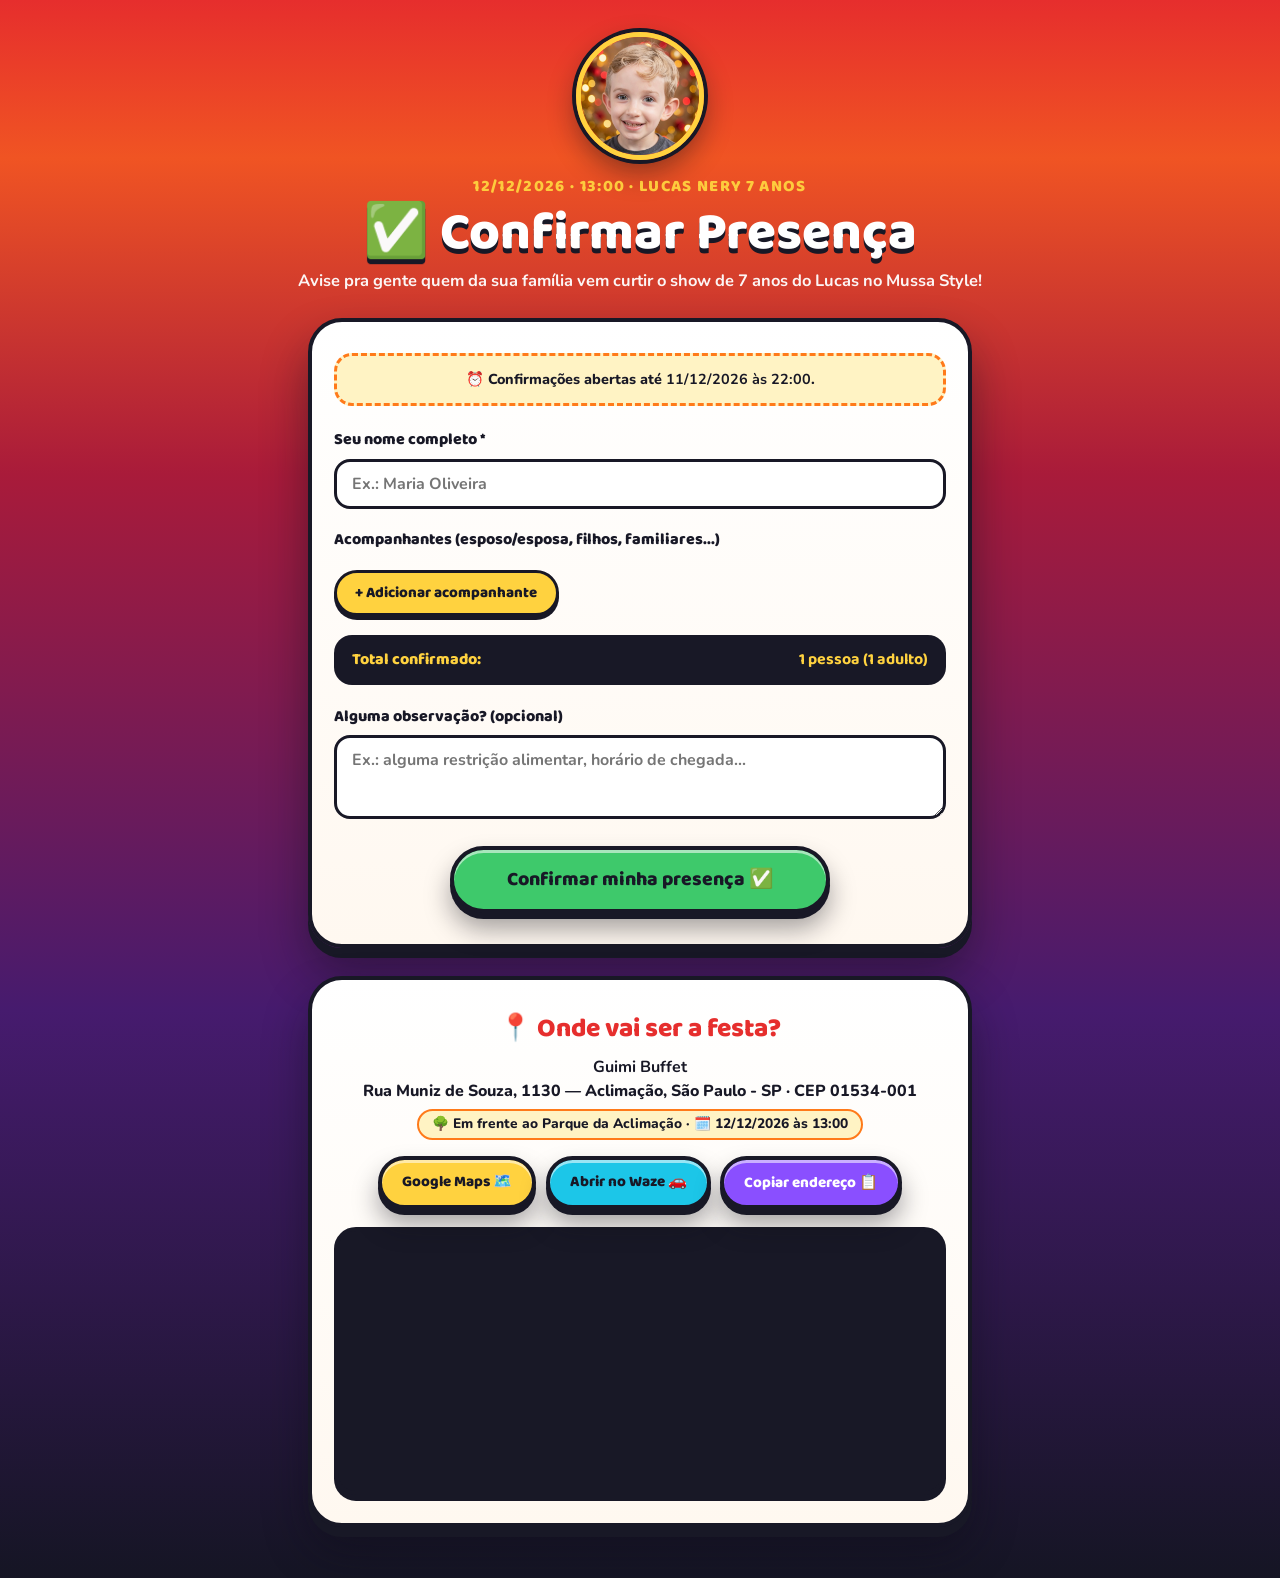
==== index.html @ 3035ceda "fix(tema): substituir 'Festa Boteco' por 'Mussa Style' e 'Show de Sabores'" ====
<!DOCTYPE html>
<html lang="pt-BR">
<head>
<meta charset="UTF-8">
<meta name="viewport" content="width=device-width, initial-scale=1.0">
<meta name="robots" content="noindex, nofollow, noarchive, nosnippet, noimageindex">
<meta name="theme-color" content="#140928">
<link rel="icon" href="favicon.ico" sizes="any">
<link rel="icon" href="favicon.svg" type="image/svg+xml">
<link rel="apple-touch-icon" href="apple-touch-icon.png">
<title>Lucas Nery faz 7! 🎤 Central da Festa — Tema Mussa</title>
<meta name="description" content="Central oficial da festa de 7 anos do Lucas Nery — 12/12/2026 às 13:00 no Guimi Buffet. Pano na cabeça, bonézinho pra trás, é o Mussa Style!">
<link rel="preconnect" href="https://fonts.googleapis.com">
<link rel="preconnect" href="https://fonts.gstatic.com" crossorigin>
<link href="https://fonts.googleapis.com/css2?family=Baloo+2:wght@600;700;800&family=Nunito:wght@400;700;800&display=swap" rel="stylesheet">
<link rel="stylesheet" href="css/tema-mussa.css">
<script>
if (Date.now() <= Date.parse('2026-12-11T22:00:00-03:00') && location.search.indexOf('festa=1') === -1 && location.search.indexOf('fotos') === -1) {
  location.replace('presenca.html');
}
</script>
<style>
body{
  min-height:100svh;
  background:#110822;
  color:var(--branco);
  overflow-x:hidden;
}
#palcoCanvas{
  position:fixed;inset:0;width:100%;height:100%;
  z-index:0;pointer-events:none;display:block;
}
.hub{
  position:relative;z-index:1;
  max-width:980px;margin:0 auto;
  padding:2.2rem 1.15rem 5.5rem;
  display:flex;flex-direction:column;align-items:center;
}
.hub-hero{
  text-align:center;
  display:flex;flex-direction:column;align-items:center;
  margin-bottom:2rem;
}
.avatar-wrap{
  position:relative;width:clamp(132px,34vw,172px);aspect-ratio:1;
  margin-bottom:1.05rem;
}
.avatar-wrap img{
  width:100%;height:100%;object-fit:cover;border-radius:50%;
  border:6px solid var(--ouro);
  box-shadow:0 0 0 5px var(--grafite), 0 0 38px rgba(255,210,63,.42), 0 18px 34px rgba(0,0,0,.55);
  animation:flutua 5s ease-in-out infinite;
}
@keyframes flutua{0%,100%{transform:translateY(0)}50%{transform:translateY(-8px)}}
.selo-idade{
  position:absolute;right:-10px;bottom:-6px;
  width:64px;height:64px;border-radius:50%;
  background:var(--vermelho);color:var(--ouro);
  border:4px solid var(--ouro);
  display:grid;place-items:center;text-align:center;
  font-family:var(--display);font-weight:800;font-size:.95rem;line-height:1;
  transform:rotate(10deg);
  box-shadow:0 5px 0 var(--grafite), 0 10px 20px rgba(0,0,0,.45);
}
.hub-eyebrow{
  display:inline-flex;align-items:center;gap:.4rem;
  font-family:var(--display);font-weight:800;font-size:clamp(.82rem,3vw,.98rem);
  background:var(--ouro);color:var(--grafite);
  border:3px solid var(--grafite);border-radius:99px;padding:.26rem 1.05rem;
  box-shadow:0 4px 0 var(--grafite);margin-bottom:.75rem;
}
.hub-hero h1{
  font-family:var(--display);font-weight:800;
  font-size:clamp(2.35rem,9.5vw,4.5rem);line-height:.96;
  color:var(--branco);
  text-shadow:0 .06em 0 var(--vermelho), 0 .13em 0 var(--grafite), 0 .22em 1.4rem rgba(0,0,0,.6);
}
.hub-hero h1 .sete{
  display:inline-block;color:var(--ouro);transform:rotate(7deg) scale(1.12);
}
.hub-meta{
  margin-top:.75rem;
  display:inline-flex;align-items:center;gap:.5rem;flex-wrap:wrap;justify-content:center;
  font-family:var(--display);font-weight:800;font-size:clamp(.88rem,3.3vw,1.02rem);
  background:rgba(21,21,36,.78);color:var(--creme);
  border:2.5px solid rgba(255,210,63,.65);border-radius:99px;padding:.34rem 1.15rem;
  backdrop-filter:blur(6px);
}
.hub-sub{
  margin-top:.7rem;font-weight:700;font-size:clamp(.95rem,3.6vw,1.1rem);
  max-width:44ch;opacity:.92;
}

/* Grade de Cards do Hub */
.hub-grade{
  width:100%;
  display:grid;
  grid-template-columns:1fr;
  gap:1.05rem;
}
@media (min-width:640px){
  .hub-grade{grid-template-columns:repeat(2,1fr);gap:1.2rem}
}
@media (min-width:920px){
  .hub-grade{grid-template-columns:repeat(3,1fr)}
}

.hub-card{
  --cor:var(--ouro);
  position:relative;
  display:flex;flex-direction:column;justify-content:space-between;gap:.65rem;
  text-decoration:none;color:var(--branco);
  background:linear-gradient(160deg, rgba(32,22,56,.9), rgba(18,16,34,.94));
  border:3.5px solid var(--cor);
  border-radius:28px;
  padding:1.35rem 1.25rem 1.25rem;
  backdrop-filter:blur(8px);
  box-shadow:inset 0 2px 0 rgba(255,255,255,.16), 0 8px 0 var(--grafite-escuro), 0 18px 34px rgba(0,0,0,.48);
  transition:transform .16s ease, box-shadow .16s ease, border-color .16s ease;
  overflow:hidden;
}
.hub-card::before{
  content:"";position:absolute;top:-38px;right:-38px;width:110px;height:110px;border-radius:50%;
  background:radial-gradient(circle, color-mix(in srgb, var(--cor) 42%, transparent), transparent 70%);
  pointer-events:none;
}
.hub-card:hover{
  transform:translateY(-5px);
  box-shadow:inset 0 2px 0 rgba(255,255,255,.22), 0 13px 0 var(--grafite-escuro), 0 24px 44px rgba(0,0,0,.58);
}
.hub-card:active{transform:translateY(2px);box-shadow:0 4px 0 var(--grafite-escuro)}
.hub-card:focus-visible{outline:4px solid var(--branco);outline-offset:3px}

.hub-card-top{display:flex;align-items:center;justify-content:space-between;gap:.6rem}
.hub-ico{
  width:56px;height:56px;border-radius:18px;
  background:var(--cor);color:var(--grafite);
  border:3px solid var(--grafite);
  display:grid;place-items:center;font-size:1.85rem;
  box-shadow:0 4px 0 var(--grafite);
}
.hub-tag{
  font-family:var(--display);font-weight:800;font-size:.74rem;letter-spacing:.06em;text-transform:uppercase;
  color:var(--cor);background:rgba(255,255,255,.08);
  border:2px solid color-mix(in srgb, var(--cor) 55%, transparent);
  border-radius:99px;padding:.16rem .68rem;
}
.hub-card h2{
  font-family:var(--display);font-weight:800;font-size:1.45rem;line-height:1.08;
  color:var(--branco);margin-top:.2rem;
}
.hub-card p{font-size:.92rem;font-weight:700;color:rgba(255,253,247,.84);line-height:1.45}
.hub-go{
  margin-top:.35rem;
  font-family:var(--display);font-weight:800;font-size:.94rem;color:var(--cor);
  display:inline-flex;align-items:center;gap:.35rem;
}

.hub-rodape{
  margin-top:2.2rem;text-align:center;
  display:flex;flex-direction:column;align-items:center;gap:.65rem;
  font-weight:700;font-size:.9rem;color:rgba(255,253,247,.82);
}
.hub-rodape a{
  color:var(--ouro);font-family:var(--display);font-weight:800;text-decoration:none;
  background:rgba(21,21,36,.78);border:2px solid rgba(255,210,63,.5);
  border-radius:99px;padding:.3rem .95rem;
}
.hub-rodape a:hover{background:rgba(255,210,63,.18)}

/* Botão de batida / música */
.btn-musica{
  position:fixed;bottom:16px;right:14px;z-index:40;
  width:58px;height:58px;border-radius:50%;
  background:var(--vermelho);color:var(--branco);border:4px solid var(--ouro);
  box-shadow:0 6px 0 var(--grafite), 0 12px 24px rgba(0,0,0,.5);
  display:grid;place-items:center;font-size:1.5rem;
}
.btn-musica.tocando{background:var(--ouro);color:var(--grafite);border-color:var(--grafite);animation:bate .65s ease-in-out infinite}
@keyframes bate{0%,100%{transform:scale(1) rotate(-5deg)}50%{transform:scale(1.12) rotate(5deg)}}
</style>
</head>
<body>
<canvas id="palcoCanvas" aria-hidden="true"></canvas>

<main class="hub">
  <header class="hub-hero">
    <div class="avatar-wrap">
      <img src="img/lucas.jpg" alt="Lucas Nery, aniversariante de 7 anos">
      <span class="selo-idade">7<br>anos</span>
    </div>
    <p class="hub-eyebrow">🎤 Pano na cabeça, bonézinho pra trás — Mussa Style!</p>
    <h1>Lucas Nery faz <span class="sete">7!</span></h1>
    <p class="hub-meta">📅 12/12/2026 · 🕐 13:00 · 📍 Guimi Buffet (Aclimação)</p>
    <p class="hub-sub">Bem-vindo à central da festa da Tropa do Lucas! Escolha por onde começar:</p>
  </header>

  <nav class="hub-grade" aria-label="Menu principal da festa">
    <a class="hub-card" href="cardapio.html" style="--cor:#FFD23F">
      <div class="hub-card-top">
        <span class="hub-ico">🍽️</span>
        <span class="hub-tag">Mussa Style</span>
      </div>
      <h2>Cardápio da Festa</h2>
      <p>13 rounds de delícias, Feijoada light, 23 salgados, Bolo Belga e caça aos 7 microfones.</p>
      <span class="hub-go">Abrir cardápio →</span>
    </a>

    <a class="hub-card" href="jogos.html" style="--cor:#8A4FFF">
      <div class="hub-card-top">
        <span class="hub-ico">🎮</span>
        <span class="hub-tag">60 FPS Arcade</span>
      </div>
      <h2>Arena de Jogos</h2>
      <p>Mussa Surf, Lucas Dash, Voo do Mic, Batalha Hero (Piano Tiles), Ranking e Passaporte VIP.</p>
      <span class="hub-go">Jogar agora →</span>
    </a>

    <a class="hub-card" href="mussa.html" style="--cor:#1CC6E8">
      <div class="hub-card-top">
        <span class="hub-ico">🎨</span>
        <span class="hub-tag">IA ao Vivo</span>
      </div>
      <h2>Vire do Mussaverso!</h2>
      <p>Tire uma selfie e vire personagem cartoon no Mussa Style com estilos e cenários surpresa.</p>
      <span class="hub-go">Criar meu avatar →</span>
    </a>

    <a class="hub-card" href="fotos.html" style="--cor:#F44E8B">
      <div class="hub-card-top">
        <span class="hub-ico">📸</span>
        <span class="hub-tag">Álbum ao Vivo</span>
      </div>
      <h2>Fotos dos Inscritos</h2>
      <p>Suba suas fotos direto do celular e monte o mural oficial da festa em tempo real.</p>
      <span class="hub-go">Abrir galeria →</span>
    </a>

    <a class="hub-card" href="capsula.html" style="--cor:#3EC96B">
      <div class="hub-card-top">
        <span class="hub-ico">📼</span>
        <span class="hub-tag">Selada</span>
      </div>
      <h2>Mande sua Rima</h2>
      <p>Deixe uma rima, recado ou conselho na cápsula do tempo para o Lucas ler quando crescer.</p>
      <span class="hub-go">Gravar mensagem →</span>
    </a>

    <a class="hub-card" href="cardapio.html#local" style="--cor:#FF7A1A">
      <div class="hub-card-top">
        <span class="hub-ico">📍</span>
        <span class="hub-tag">Aclimação · SP</span>
      </div>
      <h2>Como Chegar</h2>
      <p>Guimi Buffet — Rua Muniz de Souza, 1130. Google Maps, Waze, copiar endereço e mapa.</p>
      <span class="hub-go">Ver localização →</span>
    </a>
  </nav>

  <footer class="hub-rodape">
    <a href="ranking.html">📺 Abrir Telão do Ranking (TV / Tablet)</a>
    <span>Faz o sinalzinho do M — Tropa do Lucas Nery · 7 anos · 2026 🎤🔥</span>
  </footer>
</main>

<button class="btn-musica" id="btnMusica" aria-label="Tocar batida Mussa Style" aria-pressed="false">🎵</button>
<audio id="audioMussa" src="musica/mussa-style.mp3" preload="auto" loop></audio>

<script>
(function () {
  'use strict';
  var reduzMov = window.matchMedia('(prefers-reduced-motion: reduce)').matches;
  var canvas = document.getElementById('palcoCanvas');
  var ctx = canvas.getContext('2d');
  var W = 0, H = 0;
  var mouseX = 0.5, mouseY = 0.3;
  var tocando = false;

  var estrelas = [];
  var notas = [];
  var SIMBOLOS = ['♪', '♫', '★', '✦', '🎤'];
  var CORES = ['#FFD23F', '#E62E2D', '#1CC6E8', '#F44E8B', '#8A4FFF', '#3EC96B'];

  function resize() {
    W = canvas.width = window.innerWidth;
    H = canvas.height = window.innerHeight;
    estrelas = [];
    for (var i = 0; i < 65; i++) {
      estrelas.push({
        x: Math.random() * W,
        y: Math.random() * H * 0.72,
        r: 1 + Math.random() * 2.2,
        p: Math.random() * Math.PI * 2
      });
    }
    if (!notas.length) {
      for (var j = 0; j < 20; j++) {
        notas.push({
          x: Math.random() * W,
          y: Math.random() * H,
          vy: 0.35 + Math.random() * 0.75,
          vx: (Math.random() - 0.5) * 0.35,
          sz: 16 + Math.random() * 22,
          sym: SIMBOLOS[j % SIMBOLOS.length],
          cor: CORES[j % CORES.length],
          op: 0.18 + Math.random() * 0.34
        });
      }
    }
  }
  resize();
  window.addEventListener('resize', resize);
  window.addEventListener('pointermove', function (e) {
    mouseX = e.clientX / Math.max(1, W);
    mouseY = e.clientY / Math.max(1, H);
  }, { passive: true });

  var t0 = performance.now();
  function desenha(now) {
    var t = (now - t0) / 1000;
    // Gradiente profundo palco festival
    var g = ctx.createLinearGradient(0, 0, 0, H);
    g.addColorStop(0, '#1A0A33');
    g.addColorStop(0.45, '#3E1463');
    g.addColorStop(0.82, '#6E1638');
    g.addColorStop(1, '#120D1E');
    ctx.fillStyle = g;
    ctx.fillRect(0, 0, W, H);

    // Halo de energia atrás do topo
    var rad = ctx.createRadialGradient(W * mouseX, H * 0.22, 10, W * mouseX, H * 0.22, Math.max(W, H) * 0.52);
    rad.addColorStop(0, 'rgba(255,210,63,0.18)');
    rad.addColorStop(0.5, 'rgba(230,46,45,0.10)');
    rad.addColorStop(1, 'rgba(0,0,0,0)');
    ctx.fillStyle = rad;
    ctx.fillRect(0, 0, W, H);

    // Holofotes dinâmicos varrendo o céu
    var sw1 = Math.sin(t * 0.85) * W * 0.18 + (mouseX - 0.5) * 90;
    var sw2 = Math.cos(t * 0.7) * W * 0.18 - (mouseX - 0.5) * 90;
    ctx.fillStyle = 'rgba(255,210,63,0.11)';
    ctx.beginPath(); ctx.moveTo(W * 0.15, H); ctx.lineTo(W * 0.05 + sw1, 0); ctx.lineTo(W * 0.26 + sw1, 0); ctx.closePath(); ctx.fill();
    ctx.fillStyle = 'rgba(28,198,232,0.11)';
    ctx.beginPath(); ctx.moveTo(W * 0.85, H); ctx.lineTo(W * 0.74 + sw2, 0); ctx.lineTo(W * 0.95 + sw2, 0); ctx.closePath(); ctx.fill();
    ctx.fillStyle = 'rgba(244,78,139,0.08)';
    ctx.beginPath(); ctx.moveTo(W * 0.5, H); ctx.lineTo(W * 0.38 - sw1 * 0.5, 0); ctx.lineTo(W * 0.62 - sw1 * 0.5, 0); ctx.closePath(); ctx.fill();

    // Estrelas cintilantes
    for (var i = 0; i < estrelas.length; i++) {
      var s = estrelas[i];
      ctx.fillStyle = 'rgba(255,245,205,' + (0.25 + 0.65 * Math.abs(Math.sin(t * 1.8 + s.p))) + ')';
      ctx.beginPath(); ctx.arc(s.x, s.y, s.r, 0, Math.PI * 2); ctx.fill();
    }

    // Skyline urbano sutil no horizonte
    ctx.fillStyle = 'rgba(14,10,28,0.52)';
    var bw = Math.max(46, Math.round(W / 18));
    for (var bx = 0; bx < W + bw; bx += bw) {
      var bh = 48 + ((bx * 37) % 88);
      ctx.fillRect(bx, H - bh - 36, bw - 4, bh + 36);
    }

    // Equalizador gigante pulsante no rodapé (pulsa mais forte com a música ligada!)
    var cols = Math.max(16, Math.min(34, Math.floor(W / 36)));
    var colW = W / cols;
    var boost = tocando ? 1.85 : 1;
    for (var c = 0; c < cols; c++) {
      var wave = Math.abs(Math.sin(t * (tocando ? 6.5 : 2.6) + c * 0.45)) * 0.65 +
                 Math.abs(Math.cos(t * 3.1 - c * 0.3)) * 0.35;
      var eh = (18 + wave * 64) * boost;
      ctx.fillStyle = CORES[c % CORES.length];
      ctx.globalAlpha = tocando ? 0.32 : 0.16;
      ctx.fillRect(c * colW + 4, H - eh, Math.max(6, colW - 8), eh);
    }
    ctx.globalAlpha = 1;

    // Notas musicais e estrelas flutuando
    for (var j = 0; j < notas.length; j++) {
      var n = notas[j];
      if (!reduzMov) {
        n.y -= n.vy * (tocando ? 1.6 : 1);
        n.x += n.vx + Math.sin(t + j) * 0.25;
        if (n.y < -40) { n.y = H + 30; n.x = Math.random() * W; }
        if (n.x < -30) n.x = W + 20;
        if (n.x > W + 30) n.x = -20;
      }
      ctx.globalAlpha = n.op;
      ctx.fillStyle = n.cor;
      ctx.font = '800 ' + Math.round(n.sz) + 'px "Baloo 2", Arial, sans-serif';
      ctx.fillText(n.sym, n.x, n.y);
    }
    ctx.globalAlpha = 1;

    if (!reduzMov) requestAnimationFrame(desenha);
  }
  desenha(performance.now());

  /* ---------- Áudio / Batida Mussa Style ---------- */
  var btnMusica = document.getElementById('btnMusica');
  var audioMussa = document.getElementById('audioMussa');
  var mp3Falhou = false, beatTimer = null, ac = null;
  audioMussa.addEventListener('error', function () { mp3Falhou = true; });

  function getAc() {
    if (!ac) { var AC = window.AudioContext || window.webkitAudioContext; if (AC) ac = new AC(); }
    if (ac && ac.state === 'suspended') ac.resume();
    return ac;
  }
  function kick(t) {
    var a = getAc(); if (!a) return;
    var o = a.createOscillator(), g = a.createGain();
    o.type = 'sine'; o.frequency.setValueAtTime(145, t); o.frequency.exponentialRampToValueAtTime(42, t + 0.14);
    g.gain.setValueAtTime(0.24, t); g.gain.exponentialRampToValueAtTime(0.001, t + 0.18);
    o.connect(g); g.connect(a.destination); o.start(t); o.stop(t + 0.2);
  }
  function snare(t) {
    var a = getAc(); if (!a) return;
    var o = a.createOscillator(), g = a.createGain();
    o.type = 'square'; o.frequency.setValueAtTime(220, t); o.frequency.exponentialRampToValueAtTime(110, t + 0.09);
    g.gain.setValueAtTime(0.09, t); g.gain.exponentialRampToValueAtTime(0.001, t + 0.11);
    o.connect(g); g.connect(a.destination); o.start(t); o.stop(t + 0.12);
  }
  function bass(freq, t, dur) {
    var a = getAc(); if (!a) return;
    var o = a.createOscillator(), g = a.createGain();
    o.type = 'triangle'; o.frequency.setValueAtTime(freq, t);
    g.gain.setValueAtTime(0.08, t); g.gain.exponentialRampToValueAtTime(0.001, t + dur);
    o.connect(g); g.connect(a.destination); o.start(t); o.stop(t + dur + 0.02);
  }
  function tocaBeat() {
    var a = getAc(); if (!a) return;
    var t = a.currentTime + 0.05, step = 0.25;
    [0, 2.5, 4, 6.5].forEach(function (k) { kick(t + k * step); });
    [2, 6].forEach(function (s) { snare(t + s * step); });
    [[110, 0, 0.35], [130.81, 2.5, 0.3], [146.83, 4, 0.35], [130.81, 6, 0.35]].forEach(function (b) { bass(b[0], t + b[1] * step, b[2]); });
    beatTimer = setTimeout(function () { if (tocando) tocaBeat(); }, 8 * step * 1000);
  }

  btnMusica.addEventListener('click', function () {
    tocando = !tocando;
    btnMusica.classList.toggle('tocando', tocando);
    btnMusica.setAttribute('aria-pressed', String(tocando));
    btnMusica.textContent = tocando ? '🔊' : '🎵';
    if (tocando) {
      if (mp3Falhou) tocaBeat();
      else {
        audioMussa.currentTime = 0;
        var p = audioMussa.play();
        if (p && p.catch) p.catch(function () { mp3Falhou = true; if (tocando) tocaBeat(); });
      }
    } else {
      audioMussa.pause();
      if (beatTimer) { clearTimeout(beatTimer); beatTimer = null; }
    }
  });
})();
</script>
</body>
</html>
---- css/tema-mussa.css ----
/* ============================================================
   TEMA MUSSA — Design System compartilhado (Festa Lucas Nery 7 anos)
   Zero build · Zero frameworks · Street Cartoon / Palco de Rima
   ============================================================ */
:root{
  /* Paleta do Show (topo vibrante -> palco noturno) */
  --palco-vermelho:#E62E2D;
  --palco-laranja:#F05423;
  --palco-carmim:#A91B3A;
  --palco-roxo:#461B6E;
  --palco-noite:#151524;

  /* Cores de marca e acentos */
  --grafite:#181826;
  --grafite-escuro:#0D0D16;
  --vermelho:#E62E2D;
  --vermelho-escuro:#B31B1B;
  --ouro:#FFD23F;
  --ouro-escuro:#D49B00;
  --laranja:#FF7A1A;
  --ciano:#1CC6E8;
  --azul:#2E7CF6;
  --verde:#3EC96B;
  --roxo:#8A4FFF;
  --rosa:#F44E8B;
  --creme:#FFFDF7;
  --branco:#FFFFFF;

  /* Relevo tátil "sticker / HQ" */
  --edge-clara:#E5D9CC;
  --edge-escura:#090912;

  /* Tipografia */
  --display:'Baloo 2','Arial Rounded MT Bold',system-ui,sans-serif;
  --texto:'Nunito','Segoe UI',system-ui,sans-serif;
}

*{margin:0;padding:0;box-sizing:border-box}
html{scroll-behavior:smooth}
body{
  font-family:var(--texto);
  color:var(--grafite);
  line-height:1.6;
  overflow-x:hidden;
  -webkit-text-size-adjust:100%;
  background:linear-gradient(180deg,
    var(--palco-vermelho) 0%,
    var(--palco-laranja) 10%,
    var(--palco-carmim) 30%,
    var(--palco-roxo) 64%,
    var(--palco-noite) 100%);
}
img,svg{max-width:100%;display:block}
button{font-family:inherit;cursor:pointer}

/* ---------- Botões CTA táteis ---------- */
.cta{
  font-family:var(--display);font-weight:800;
  display:inline-flex;align-items:center;justify-content:center;gap:.55rem;
  font-size:clamp(1.02rem,4.1vw,1.22rem);
  color:var(--grafite);background:var(--ouro);
  padding:.88rem 1.85rem;border-radius:99px;text-decoration:none;
  border:4px solid var(--grafite);
  box-shadow:inset 0 3px 0 rgba(255,255,255,.55), 0 6px 0 var(--grafite), 0 16px 26px rgba(13,13,22,.38);
  transition:transform .15s ease, box-shadow .15s ease, background .15s ease;
}
.cta:hover{
  transform:translateY(3px);
  box-shadow:inset 0 3px 0 rgba(255,255,255,.55), 0 3px 0 var(--grafite), 0 10px 18px rgba(13,13,22,.32);
}
.cta:active{
  transform:translateY(5px);
  box-shadow:inset 0 3px 0 rgba(255,255,255,.55), 0 1px 0 var(--grafite), 0 6px 12px rgba(13,13,22,.28);
}
.cta:focus-visible{outline:4px solid var(--branco);outline-offset:3px}
.cta--fotos{background:var(--rosa);color:var(--branco)}
.cta--fotos:hover{background:#FF649C}
.cta--capsula{background:var(--verde);color:var(--grafite)}
.cta--capsula:hover{background:#56DB82}
.cta--ia{background:var(--ciano);color:var(--grafite)}
.cta--ia:hover{background:#48D6F3}
.cta--jogos{background:var(--roxo);color:var(--branco)}
.cta--jogos:hover{background:#9E6BFF}
.cta--topo{margin-top:1.6rem;font-size:clamp(1rem,3.8vw,1.15rem)}

/* ---------- Toast global ---------- */
.toast{
  position:fixed;left:50%;bottom:86px;transform:translateX(-50%) translateY(20px);
  z-index:80;opacity:0;pointer-events:none;
  font-family:var(--display);font-weight:800;
  background:var(--ouro);color:var(--grafite);
  border:3px solid var(--grafite);border-radius:99px;
  padding:.62rem 1.45rem;font-size:.98rem;text-align:center;
  box-shadow:inset 0 3px 0 rgba(255,255,255,.5), 0 5px 0 var(--grafite), 0 14px 26px rgba(13,13,22,.48);
  transition:opacity .32s ease, transform .32s ease;
  max-width:92vw;
}
.toast.mostra{opacity:1;transform:translateX(-50%) translateY(0)}

/* ---------- Acessibilidade: skip link ---------- */
.skip-link{
  position:absolute;left:-9999px;top:8px;z-index:200;
  font-family:var(--display);font-weight:800;
  background:var(--ouro);color:var(--grafite);
  border:3px solid var(--grafite);border-radius:99px;
  padding:.5rem 1.2rem;text-decoration:none;
}
.skip-link:focus{left:12px}

/* ---------- Movimento reduzido & modo estático ---------- */
@media (prefers-reduced-motion: reduce){
  *{animation:none !important;transition:none !important}
  html{scroll-behavior:auto}
}
.sem-animacao *{animation:none !important;transition:none !important}
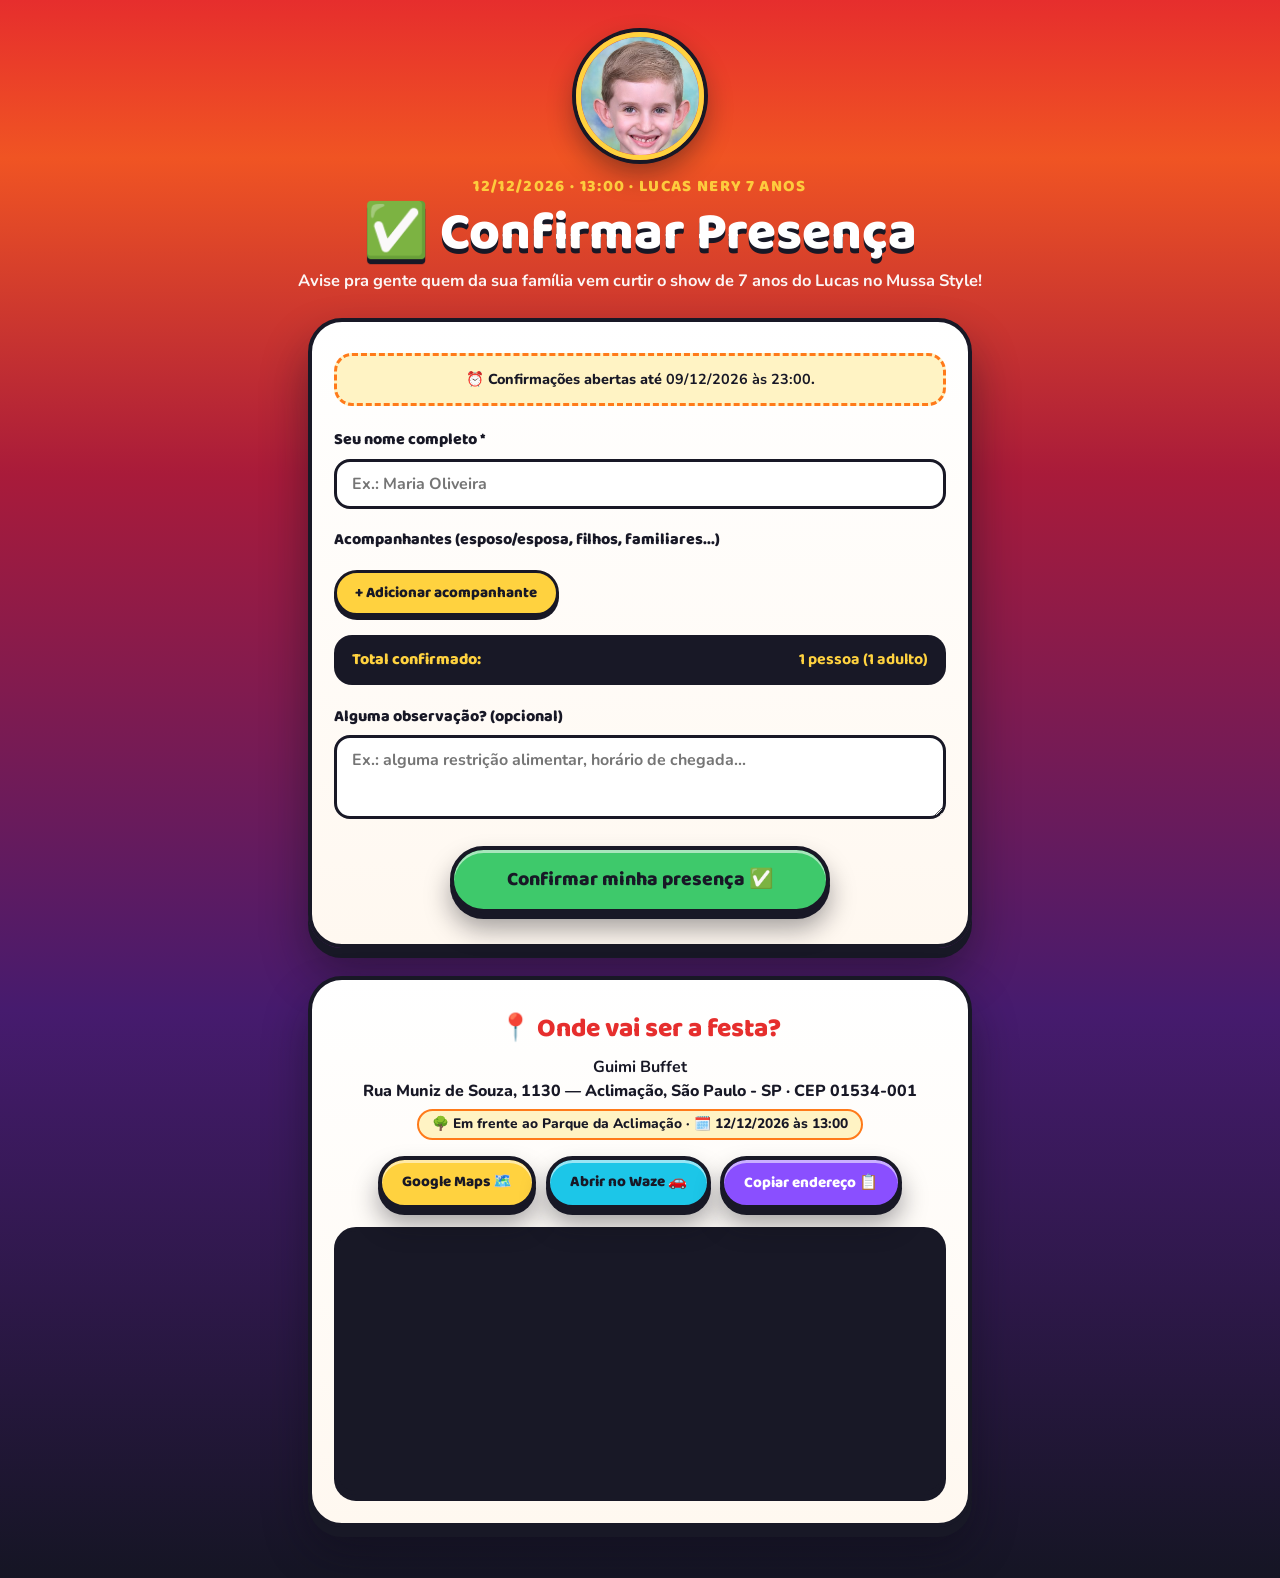
==== commit a6f70e59: "chore(presenca): atualizar prazo de confirmacao para 09/12/2026 as 23:00 BRT" ====
--- a/index.html
+++ b/index.html
@@ -15,7 +15,7 @@
 <link href="https://fonts.googleapis.com/css2?family=Baloo+2:wght@600;700;800&family=Nunito:wght@400;700;800&display=swap" rel="stylesheet">
 <link rel="stylesheet" href="css/tema-mussa.css">
 <script>
-if (Date.now() <= Date.parse('2026-12-11T22:00:00-03:00') && location.search.indexOf('festa=1') === -1 && location.search.indexOf('fotos') === -1) {
+if (Date.now() <= Date.parse('2026-12-09T23:00:00-03:00') && location.search.indexOf('festa=1') === -1 && location.search.indexOf('fotos') === -1) {
   location.replace('presenca.html');
 }
 </script>
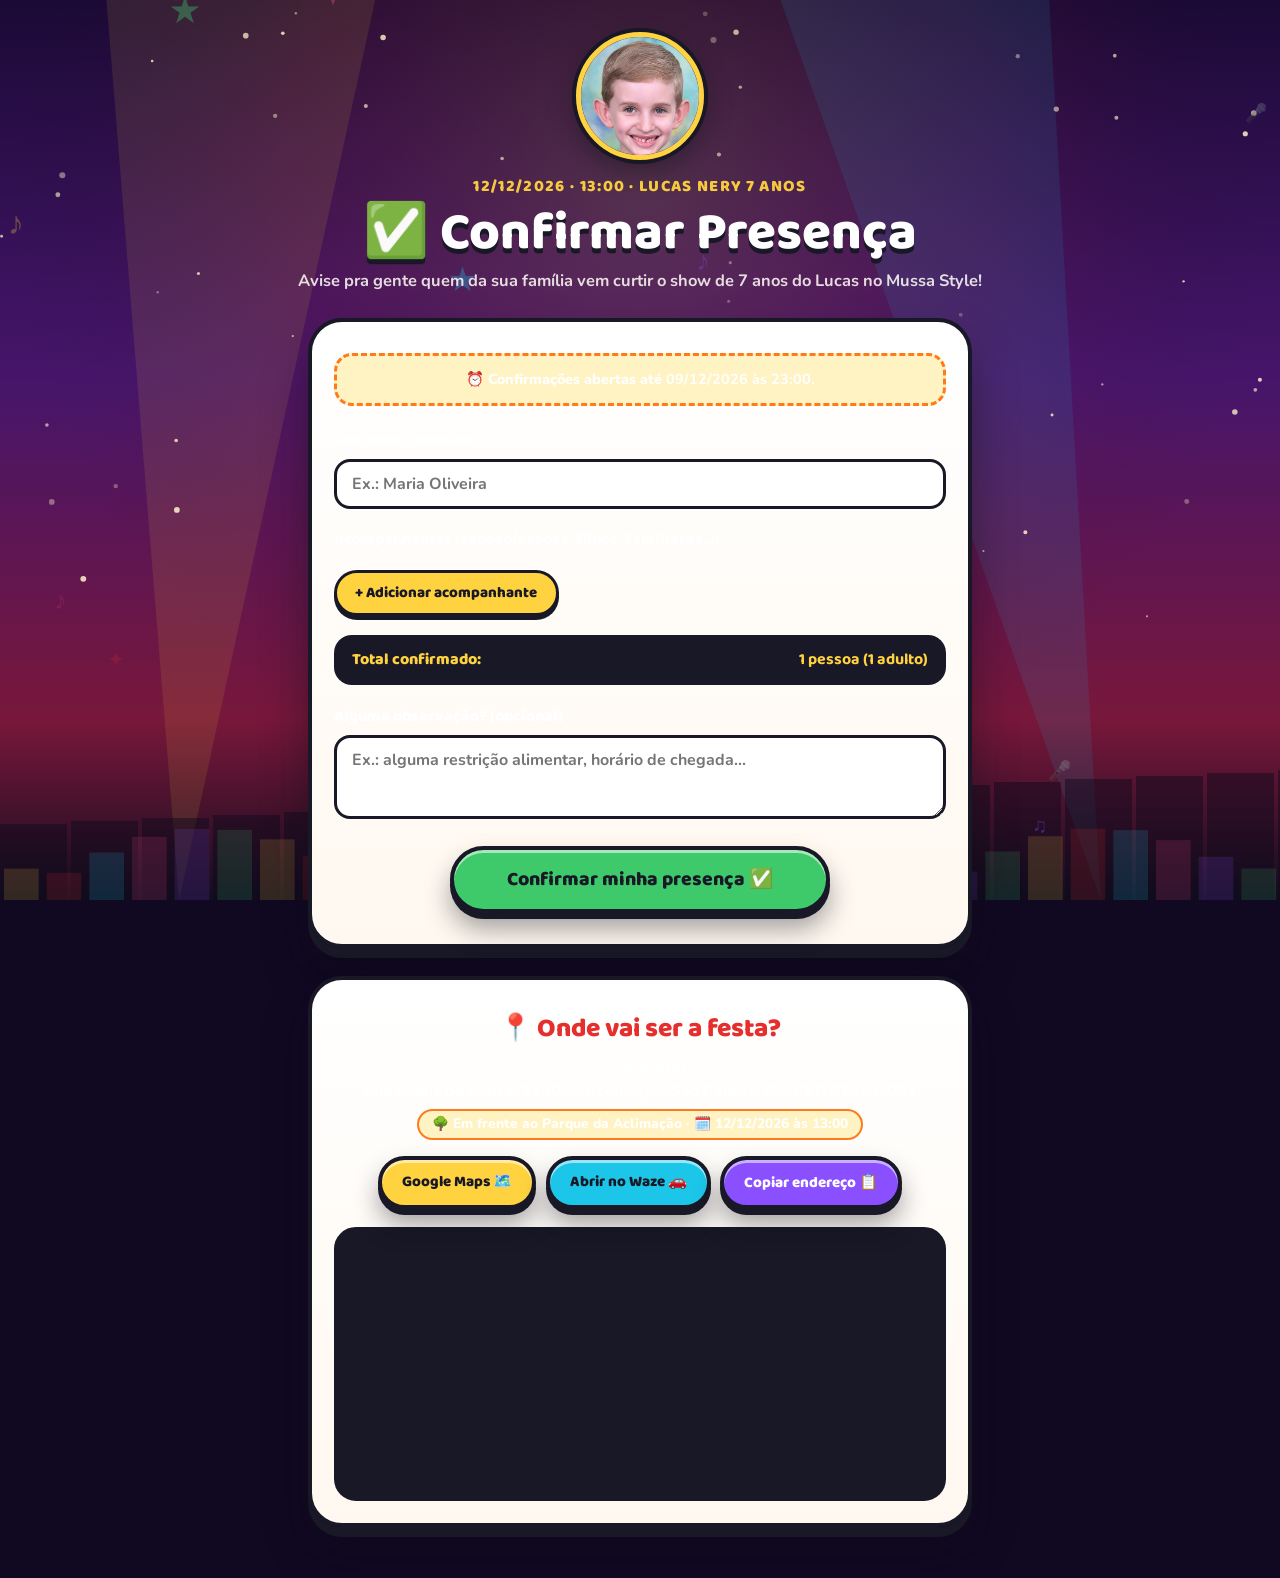
==== commit d5ddfe1f: "feat(local): criar pagina dedicada Como Chegar e remover do cardapio" ====
--- a/index.html
+++ b/index.html
@@ -246,7 +246,7 @@
       <span class="hub-go">Gravar mensagem →</span>
     </a>
 
-    <a class="hub-card" href="cardapio.html#local" style="--cor:#FF7A1A">
+    <a class="hub-card" href="local.html" style="--cor:#FF7A1A">
       <div class="hub-card-top">
         <span class="hub-ico">📍</span>
         <span class="hub-tag">Aclimação · SP</span>
--- a/css/tema-mussa.css
+++ b/css/tema-mussa.css
@@ -39,19 +39,79 @@
 html{scroll-behavior:smooth}
 body{
   font-family:var(--texto);
-  color:var(--grafite);
+  color:var(--branco);
   line-height:1.6;
   overflow-x:hidden;
   -webkit-text-size-adjust:100%;
-  background:linear-gradient(180deg,
-    var(--palco-vermelho) 0%,
-    var(--palco-laranja) 10%,
-    var(--palco-carmim) 30%,
-    var(--palco-roxo) 64%,
-    var(--palco-noite) 100%);
+  background:#110822;
+}
+#palcoCanvas{
+  position:fixed;inset:0;width:100%;height:100%;
+  z-index:0;pointer-events:none;display:block;
+}
+body > header,
+body > main,
+body > section,
+body > footer{
+  position:relative;z-index:1;
 }
 img,svg{max-width:100%;display:block}
 button{font-family:inherit;cursor:pointer}
+
+/* ---------- Barra superior & Navegação Palco Neon ---------- */
+.topo{
+  position:relative;z-index:10;
+  max-width:1060px;margin:0 auto;padding:1.25rem 1.1rem .8rem;
+  display:flex;align-items:center;justify-content:space-between;gap:.75rem;flex-wrap:wrap;
+}
+.voltar{
+  font-family:var(--display);font-weight:800;font-size:.94rem;
+  color:var(--grafite);background:var(--ouro);text-decoration:none;
+  border:3px solid var(--grafite);border-radius:99px;padding:.4rem 1.08rem;
+  box-shadow:inset 0 2px 0 rgba(255,255,255,.55), 0 4px 0 var(--grafite), 0 10px 18px rgba(0,0,0,.38);
+  transition:transform .14s ease, box-shadow .14s ease;
+}
+.voltar:hover{transform:translateY(2px);box-shadow:0 2px 0 var(--grafite), 0 6px 12px rgba(0,0,0,.34)}
+.nav-mini{display:flex;gap:.45rem;flex-wrap:wrap}
+.nav-mini a{
+  font-family:var(--display);font-weight:700;font-size:.83rem;
+  color:var(--creme);background:rgba(21,15,42,.78);text-decoration:none;
+  border:2px solid rgba(255,210,63,.42);border-radius:99px;padding:.3rem .82rem;
+  backdrop-filter:blur(8px);-webkit-backdrop-filter:blur(8px);
+  box-shadow:0 3px 0 rgba(9,9,18,.55);
+  transition:transform .14s ease, border-color .14s ease, background .14s ease;
+}
+.nav-mini a:hover{
+  transform:translateY(-2px);
+  border-color:var(--ouro);
+  background:rgba(46,24,78,.92);
+  color:var(--ouro);
+}
+
+/* ---------- Hero de Página (Palco Mussa Neon) ---------- */
+.hero-pag{
+  text-align:center;color:var(--branco);
+  max-width:780px;margin:0 auto;padding:.45rem 1.1rem 1.55rem;
+}
+.hero-pag h1{
+  font-family:var(--display);font-weight:800;
+  font-size:clamp(2.1rem,8.5vw,3.6rem);line-height:.98;
+  color:var(--branco);
+  text-shadow:0 .06em 0 var(--vermelho), 0 .13em 0 var(--grafite), 0 .22em 1.4rem rgba(0,0,0,.6);
+  margin:.45rem 0 .55rem;
+}
+.hero-pag p{font-weight:700;font-size:clamp(.96rem,3.6vw,1.08rem);color:rgba(255,253,247,.9)}
+
+/* ---------- Superfície Glassmorphism Palco Neon ---------- */
+.stage-card{
+  position:relative;
+  background:linear-gradient(160deg, rgba(32,22,56,.90), rgba(16,14,32,.94));
+  color:var(--branco);
+  border:3.5px solid var(--ouro);
+  border-radius:30px;
+  backdrop-filter:blur(10px);-webkit-backdrop-filter:blur(10px);
+  box-shadow:inset 0 2px 0 rgba(255,255,255,.16), 0 10px 0 var(--grafite-escuro), 0 24px 46px rgba(0,0,0,.54);
+}
 
 /* ---------- Botões CTA táteis ---------- */
 .cta{
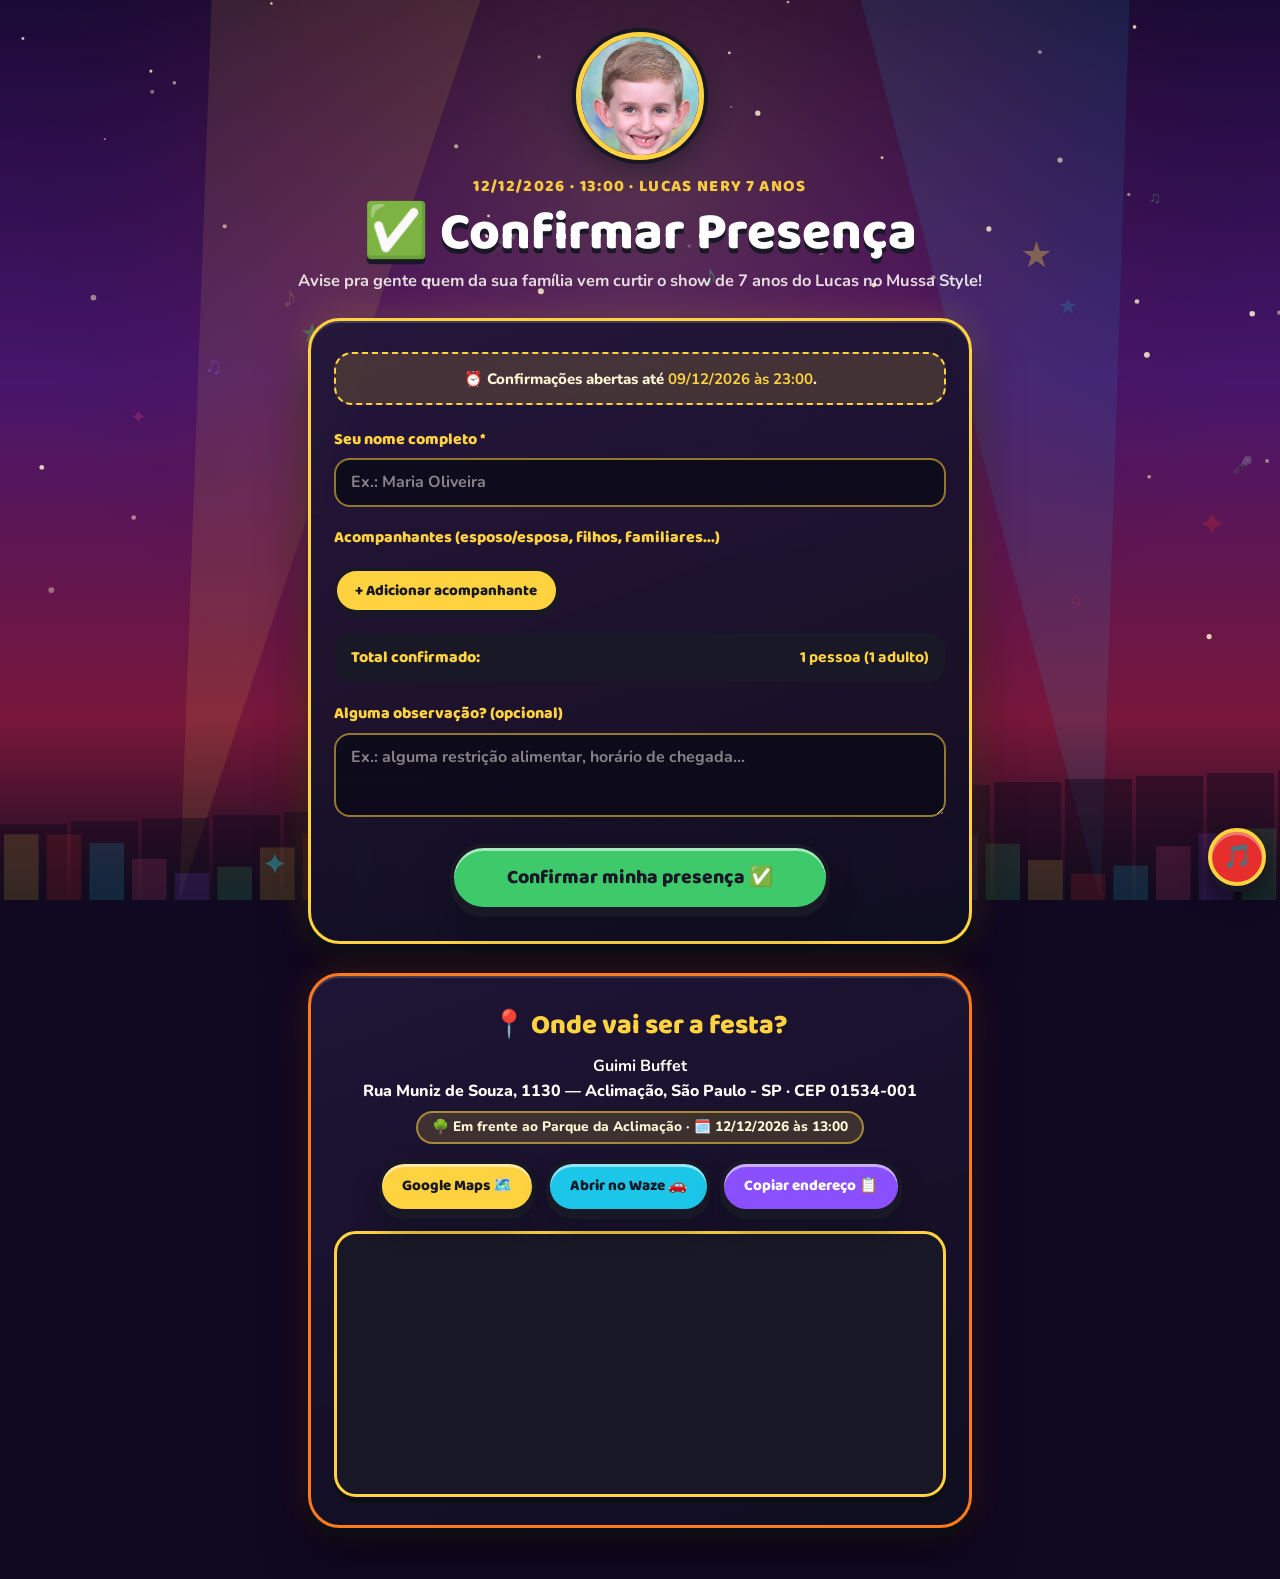
==== commit ddd0b472: "feat(musica): atualizar letra para sinalzinho do L (L de Lucas) com cache-bust v2" ====
--- a/index.html
+++ b/index.html
@@ -264,7 +264,7 @@
 </main>
 
 <button class="btn-musica" id="btnMusica" aria-label="Tocar batida Mussa Style" aria-pressed="false">🎵</button>
-<audio id="audioMussa" src="musica/mussa-style.mp3" preload="auto" loop></audio>
+<audio id="audioMussa" src="musica/mussa-style.mp3?v=2" preload="auto" loop></audio>
 
 <script>
 (function () {
--- a/css/tema-mussa.css
+++ b/css/tema-mussa.css
@@ -157,6 +157,21 @@
 }
 .toast.mostra{opacity:1;transform:translateX(-50%) translateY(0)}
 
+/* ---------- Botão flutuante de Música Tema (Global) ---------- */
+.btn-musica{
+  position:fixed;bottom:14px;right:14px;z-index:70;
+  width:58px;height:58px;border-radius:50%;
+  background:var(--vermelho);color:var(--branco);border:4px solid var(--ouro);
+  box-shadow:inset 0 3px 0 rgba(255,255,255,.35), 0 6px 0 var(--grafite), 0 12px 26px rgba(0,0,0,.52);
+  display:grid;place-items:center;
+  font-size:1.45rem;line-height:1;
+  transition:transform .15s ease, box-shadow .15s ease;
+}
+.btn-musica:hover{transform:translateY(2px);box-shadow:inset 0 3px 0 rgba(255,255,255,.35), 0 4px 0 var(--grafite), 0 10px 20px rgba(0,0,0,.48)}
+.btn-musica:focus-visible{outline:4px solid var(--branco);outline-offset:3px}
+.btn-musica.tocando{animation:pulsa-musica .65s ease-in-out infinite;background:var(--ouro);color:var(--grafite);border-color:var(--grafite)}
+@keyframes pulsa-musica{0%,100%{transform:scale(1) rotate(-5deg)}50%{transform:scale(1.12) rotate(5deg)}}
+
 /* ---------- Acessibilidade: skip link ---------- */
 .skip-link{
   position:absolute;left:-9999px;top:8px;z-index:200;
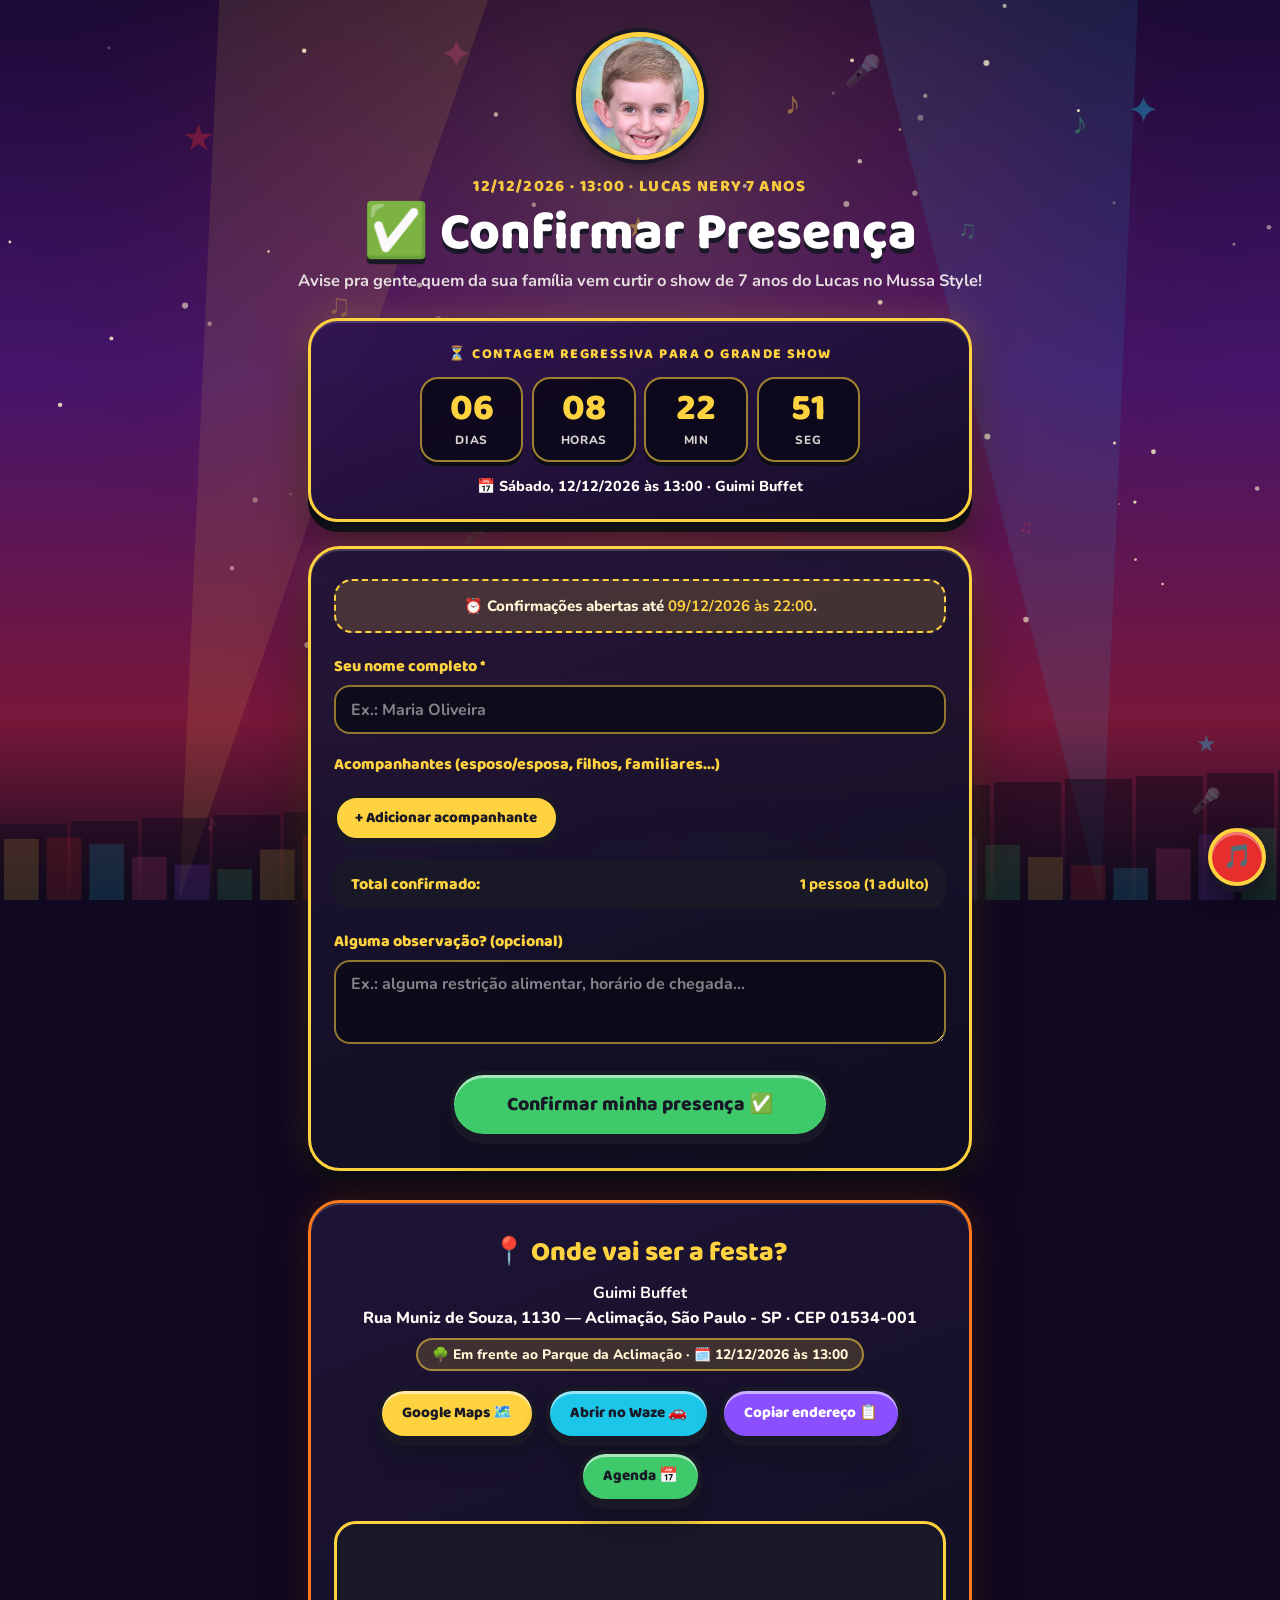
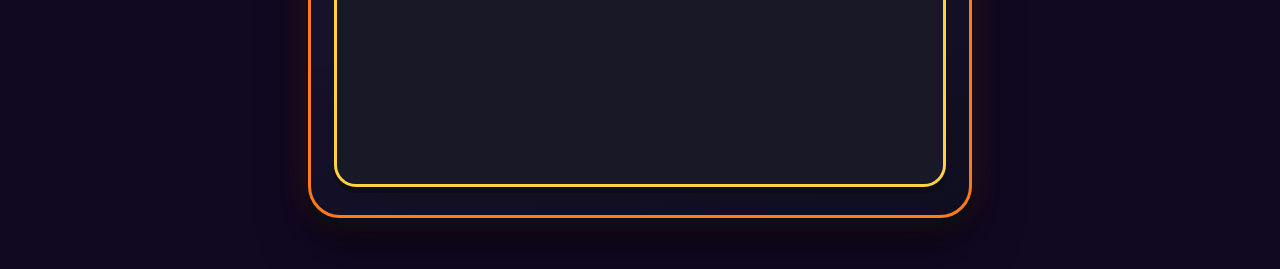
==== commit afb8b9e6: "feat(festa): cronograma 3 fases, contagem regressiva, agenda ICS, quiz, missoes fotos, telao unifica" ====
--- a/index.html
+++ b/index.html
@@ -15,7 +15,8 @@
 <link href="https://fonts.googleapis.com/css2?family=Baloo+2:wght@600;700;800&family=Nunito:wght@400;700;800&display=swap" rel="stylesheet">
 <link rel="stylesheet" href="css/tema-mussa.css">
 <script>
-if (Date.now() <= Date.parse('2026-12-09T23:00:00-03:00') && location.search.indexOf('festa=1') === -1 && location.search.indexOf('fotos') === -1) {
+// Até 12/12/2026 às 10:00 BRT o endereço principal direciona para presenca.html (confirmação + contagem regressiva).
+if (Date.now() < Date.parse('2026-12-12T10:00:00-03:00') && location.search.indexOf('festa=1') === -1 && location.search.indexOf('fotos') === -1) {
   location.replace('presenca.html');
 }
 </script>
@@ -192,6 +193,7 @@
     <p class="hub-eyebrow">🎤 Pano na cabeça, bonézinho pra trás — Mussa Style!</p>
     <h1>Lucas Nery faz <span class="sete">7!</span></h1>
     <p class="hub-meta">📅 12/12/2026 · 🕐 13:00 · 📍 Guimi Buffet (Aclimação)</p>
+    <p class="hub-meta" id="hubContagem" style="margin-top:.55rem;border-color:var(--ouro);color:var(--ouro)">⏳ Calculando contagem regressiva...</p>
     <p class="hub-sub">Bem-vindo à central da festa da Tropa do Lucas! Escolha por onde começar:</p>
   </header>
 
@@ -244,6 +246,16 @@
       <h2>Mande sua Rima</h2>
       <p>Deixe uma rima, recado ou conselho na cápsula do tempo para o Lucas ler quando crescer.</p>
       <span class="hub-go">Gravar mensagem →</span>
+    </a>
+
+    <a class="hub-card" href="quiz.html" style="--cor:#FFD23F">
+      <div class="hub-card-top">
+        <span class="hub-ico">🧠</span>
+        <span class="hub-tag">7 Perguntas</span>
+      </div>
+      <h2>Quiz do Lucas</h2>
+      <p>Quem conhece melhor o Lucas? 7 perguntas sobre o aniversariante valendo pontos no ranking!</p>
+      <span class="hub-go">Responder quiz →</span>
     </a>
 
     <a class="hub-card" href="local.html" style="--cor:#FF7A1A">
@@ -453,6 +465,25 @@
       if (beatTimer) { clearTimeout(beatTimer); beatTimer = null; }
     }
   });
+  /* Contagem regressiva ao vivo até 12/12/2026 às 13:00 BRT */
+  var hubContagem = document.getElementById('hubContagem');
+  var FESTA_MS = Date.parse('2026-12-12T13:00:00-03:00');
+  function atualizaContagemHub() {
+    if (!hubContagem) return;
+    var diff = FESTA_MS - Date.now();
+    if (diff <= 0) {
+      hubContagem.textContent = '🔥 É HOJE! Solta o beat — a festa já começou!';
+      return;
+    }
+    var d = Math.floor(diff / 86400000);
+    var h = Math.floor((diff % 86400000) / 3600000);
+    var m = Math.floor((diff % 3600000) / 60000);
+    var s = Math.floor((diff % 60000) / 1000);
+    hubContagem.textContent = '⏳ Faltam ' + d + 'd ' + String(h).padStart(2, '0') + 'h ' + String(m).padStart(2, '0') + 'm ' + String(s).padStart(2, '0') + 's para o show!';
+  }
+  atualizaContagemHub();
+  setInterval(atualizaContagemHub, 1000);
+
 })();
 </script>
 </body>
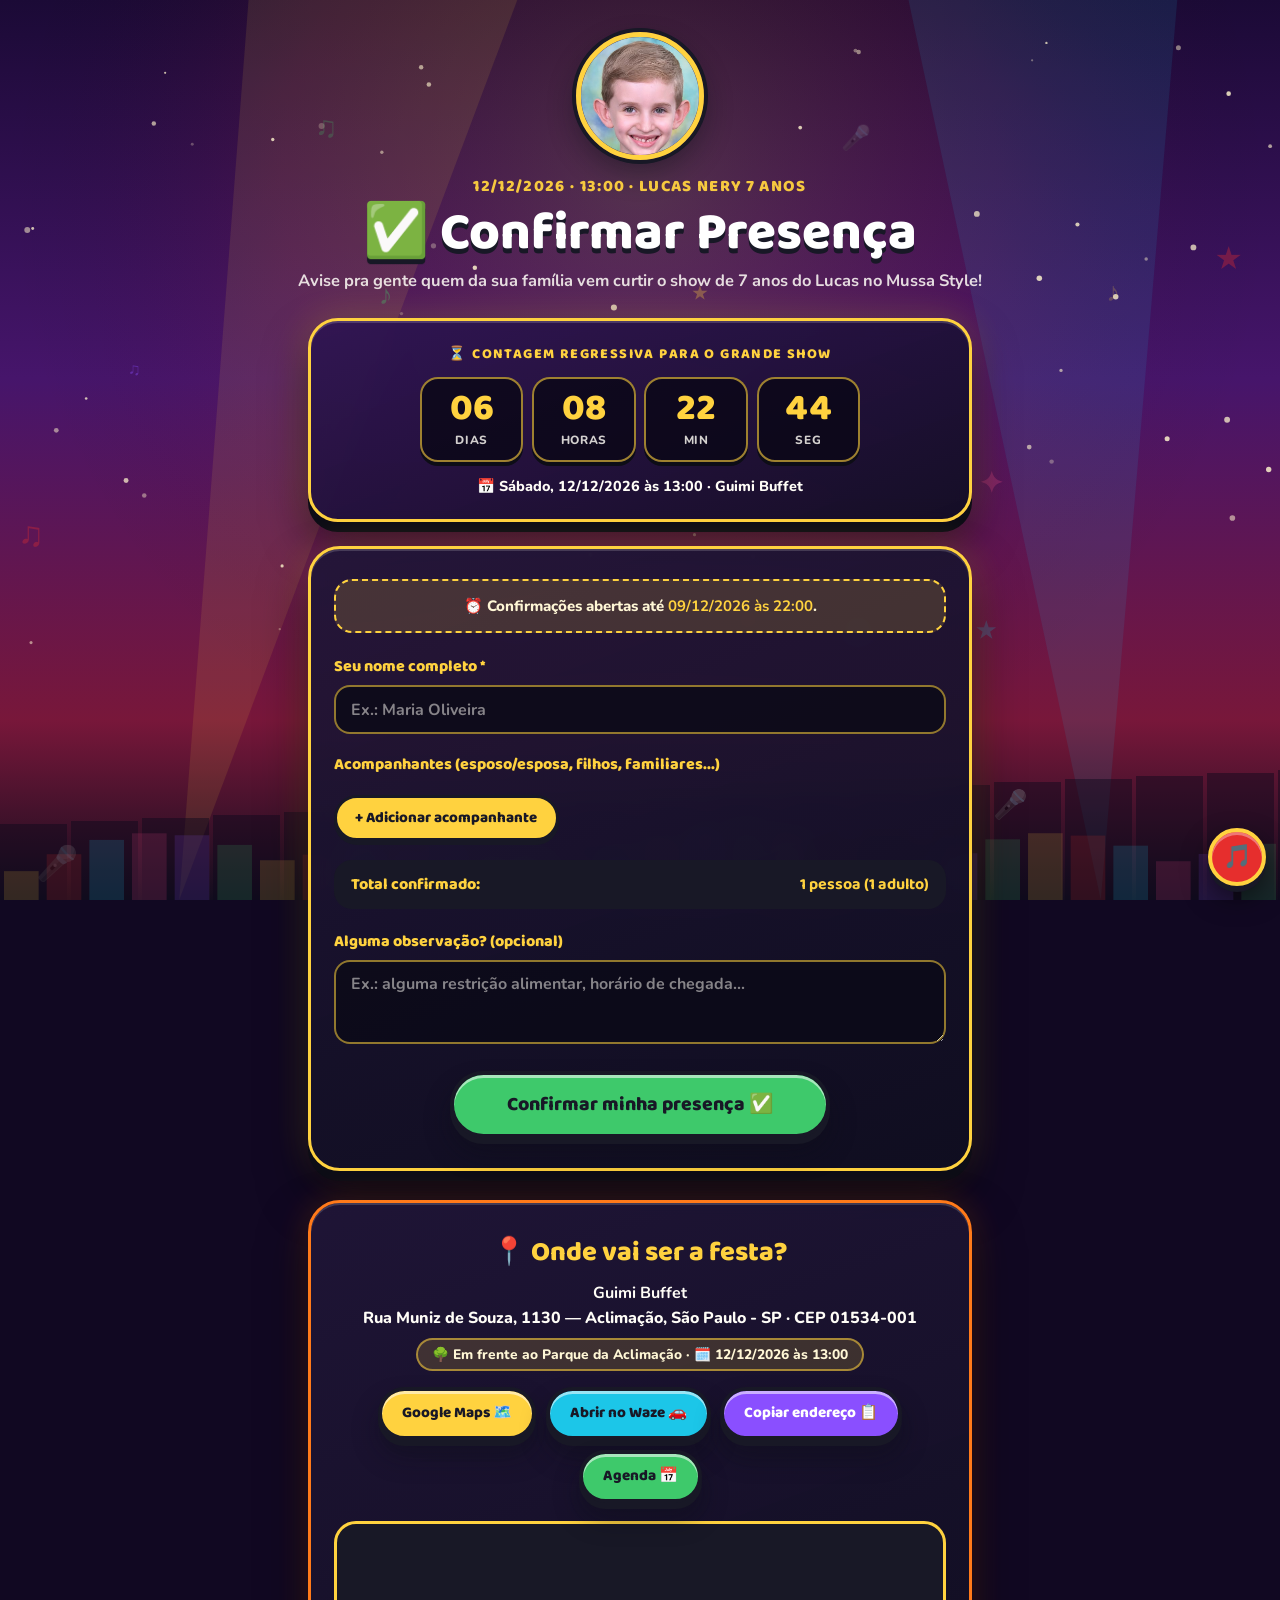
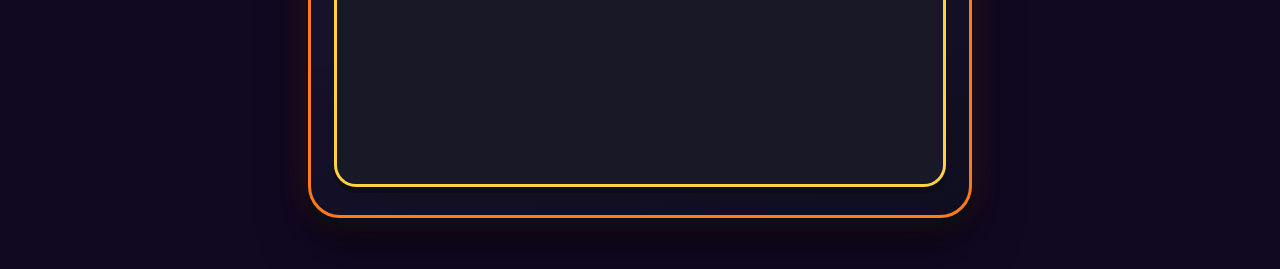
==== commit 18528825: "fix(conteudo): atualizar bolo para Torta de Limao e data de nascimento do Lucas (11/12/2019) no quiz" ====
--- a/index.html
+++ b/index.html
@@ -204,7 +204,7 @@
         <span class="hub-tag">Mussa Style</span>
       </div>
       <h2>Cardápio da Festa</h2>
-      <p>13 rounds de delícias, Feijoada light, 23 salgados, Bolo Belga e caça aos 7 microfones.</p>
+      <p>13 rounds de delícias, Feijoada light, 23 salgados, Bolo Torta de Limão e caça aos 7 microfones.</p>
       <span class="hub-go">Abrir cardápio →</span>
     </a>
 
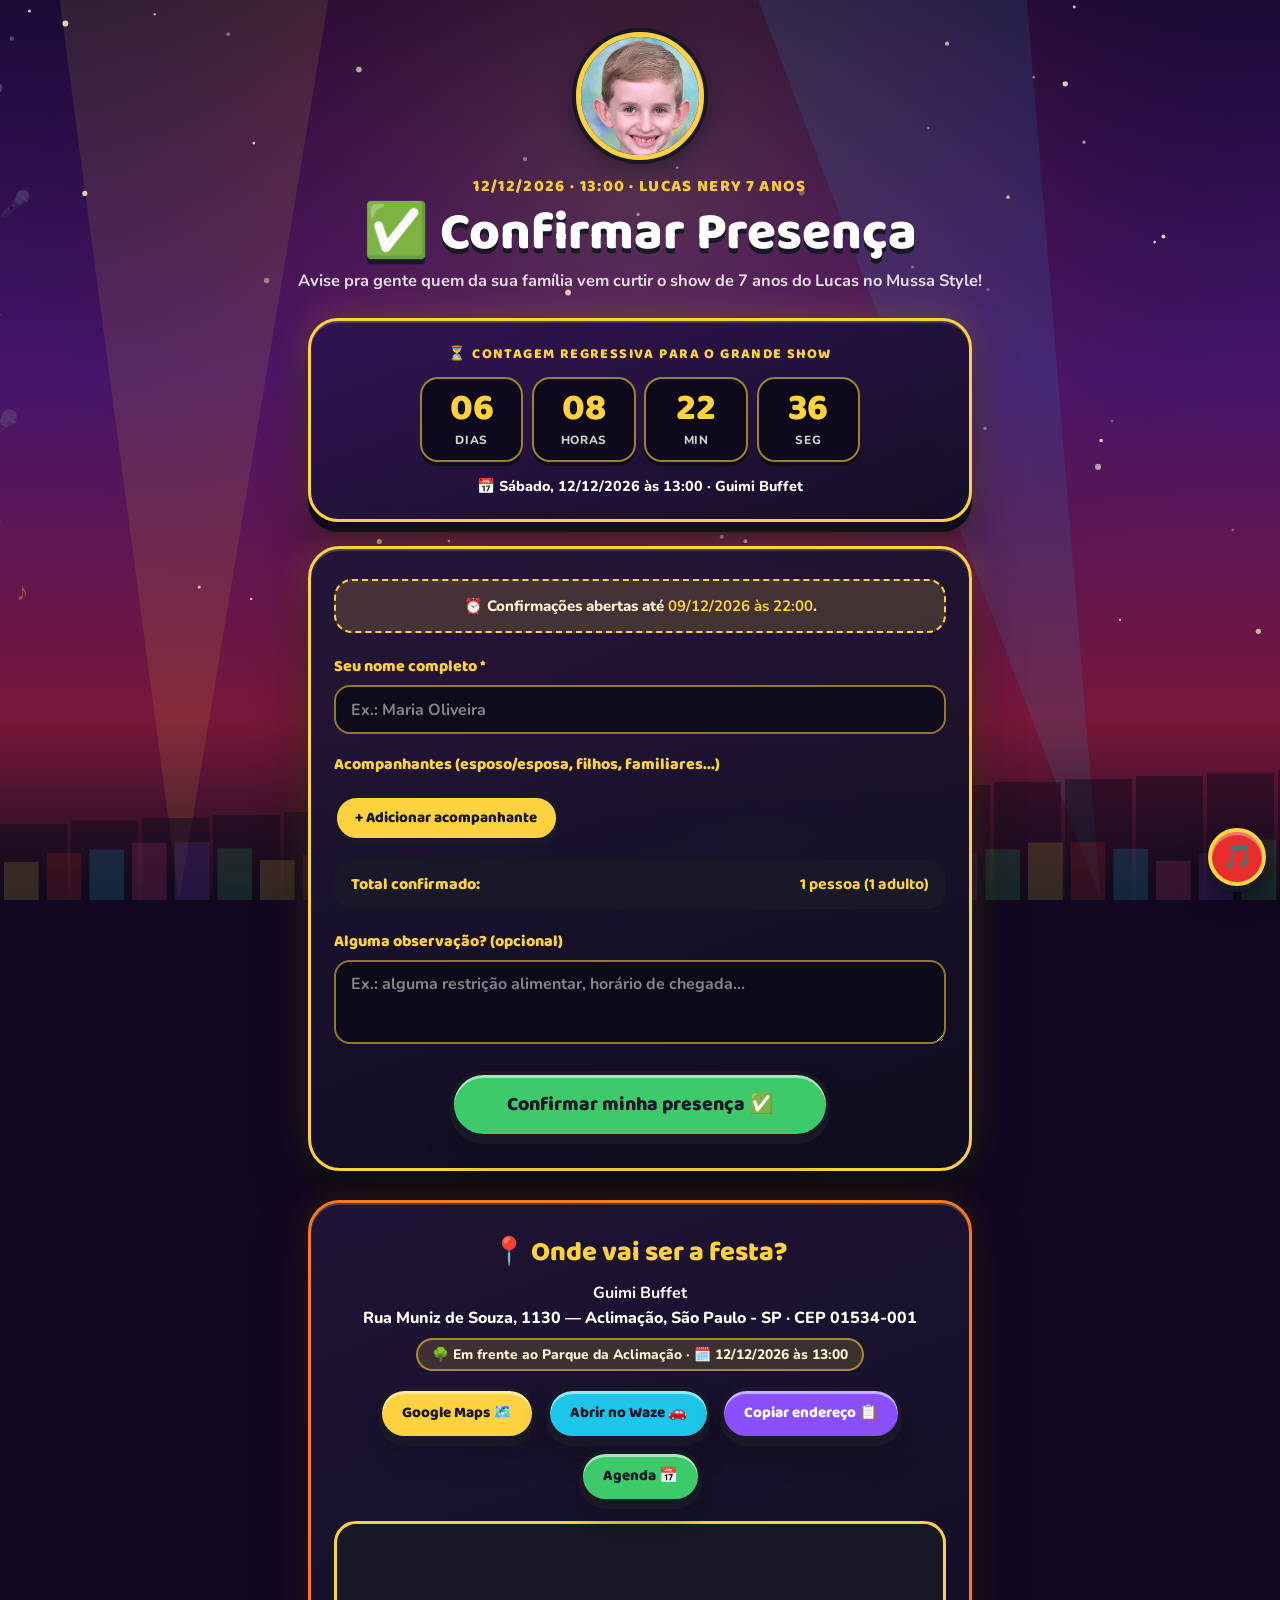
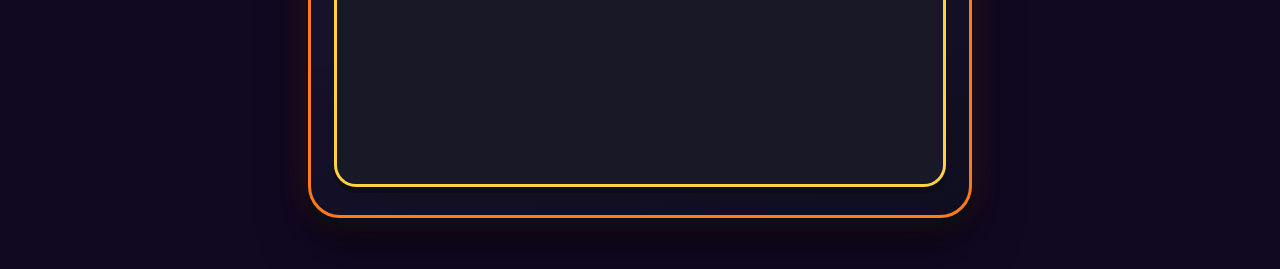
==== commit 9660ba31: "feat(jogos): adicionar jogo completo estilo Pac-Man (Lucas-Man) no tema Mussa Style" ====
--- a/index.html
+++ b/index.html
@@ -214,7 +214,7 @@
         <span class="hub-tag">60 FPS Arcade</span>
       </div>
       <h2>Arena de Jogos</h2>
-      <p>Mussa Surf, Lucas Dash, Voo do Mic, Batalha Hero (Piano Tiles), Ranking e Passaporte VIP.</p>
+      <p>Mussa Surf, Lucas Dash, Voo do Mic, Batalha Hero e Lucas-Man (Pac-Man), Ranking e Passaporte VIP.</p>
       <span class="hub-go">Jogar agora →</span>
     </a>
 
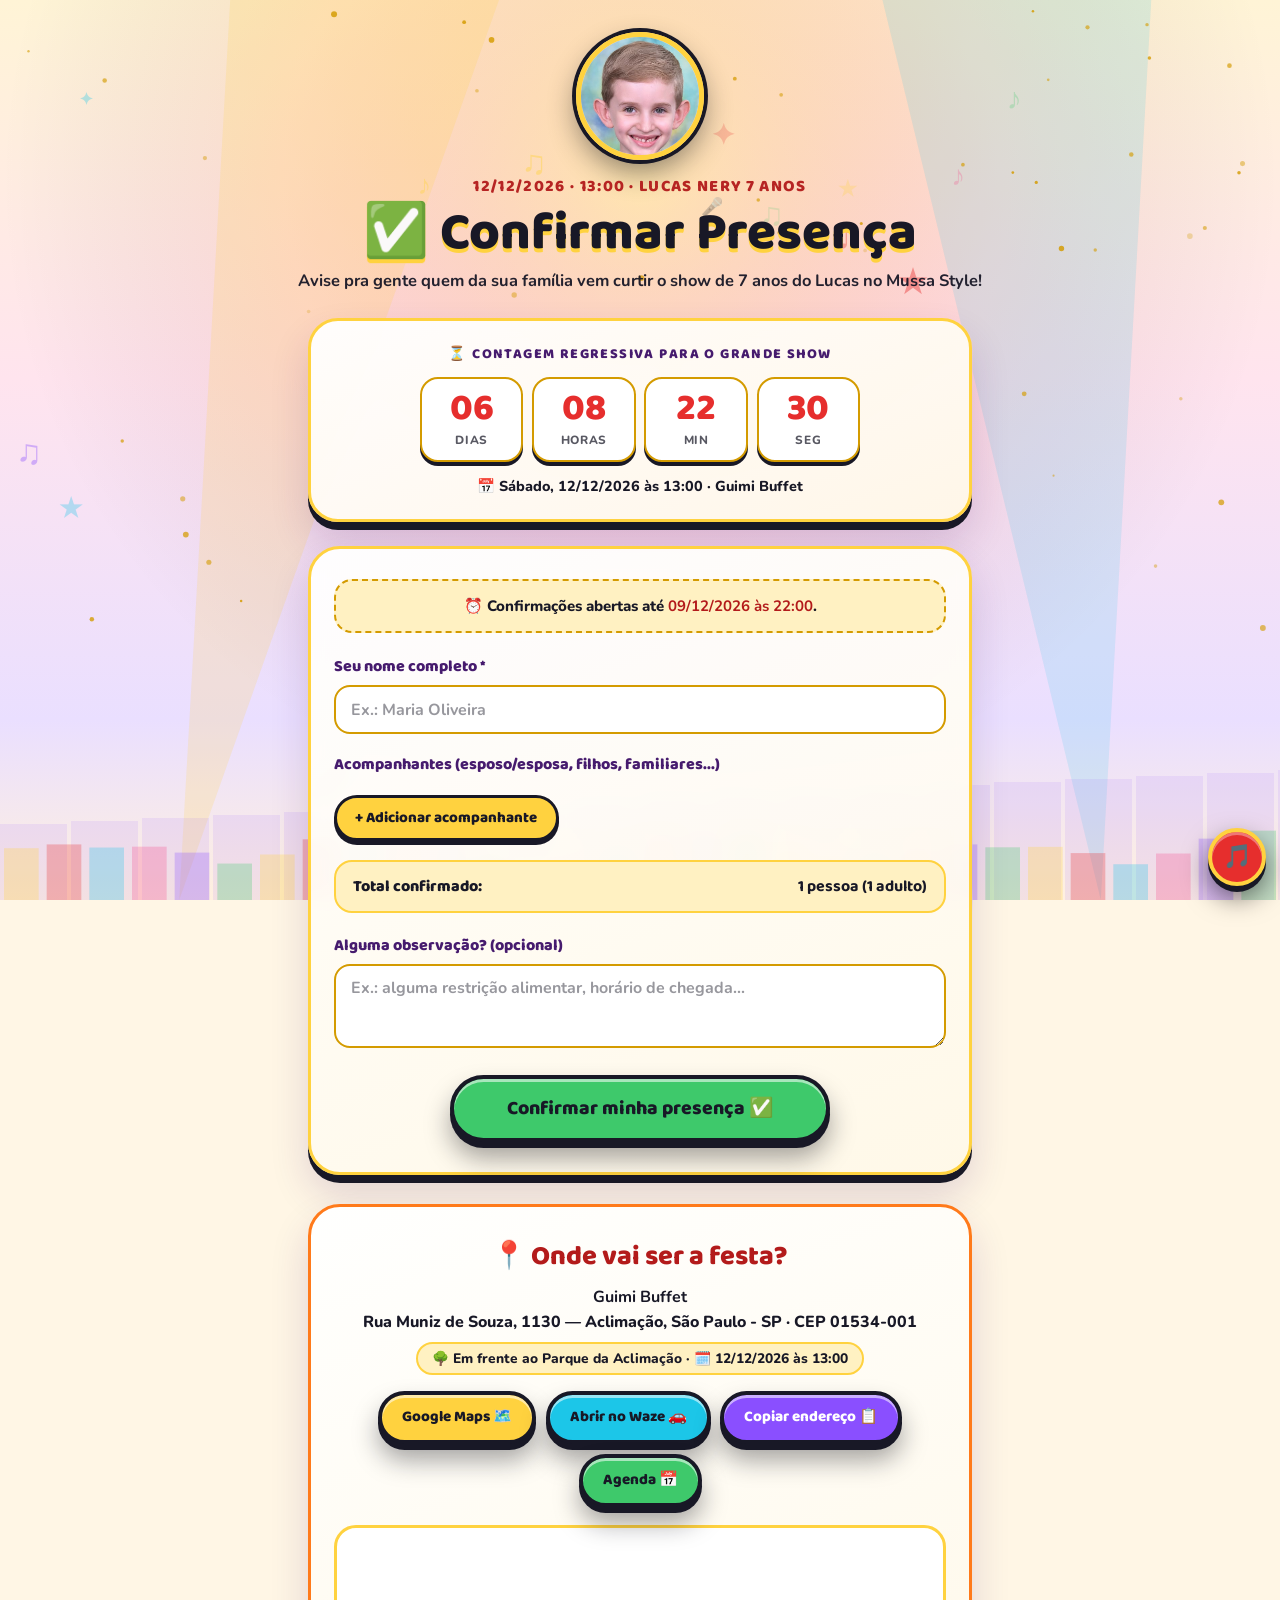
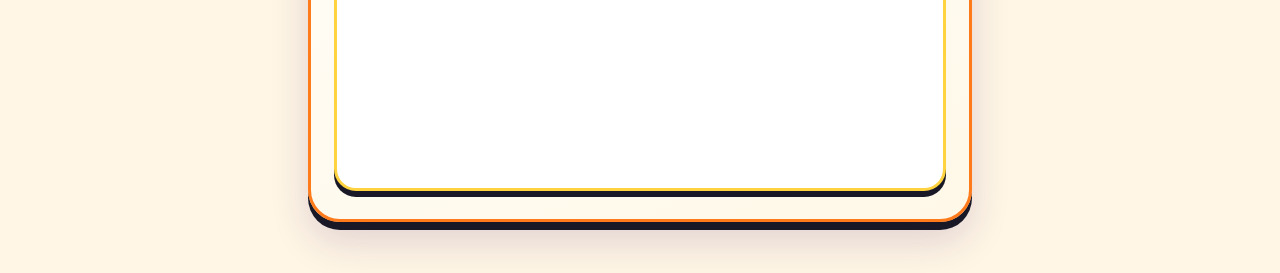
==== commit 45603d62: "style: tema claro em todo o site Troca o fundo noturno por tons pastel e os cartões escuros por bran" ====
--- a/index.html
+++ b/index.html
@@ -23,8 +23,8 @@
 <style>
 body{
   min-height:100svh;
-  background:#110822;
-  color:var(--branco);
+  background:#FFF6E5;
+  color:var(--grafite);
   overflow-x:hidden;
 }
 #palcoCanvas{
@@ -49,7 +49,7 @@
 .avatar-wrap img{
   width:100%;height:100%;object-fit:cover;border-radius:50%;
   border:6px solid var(--ouro);
-  box-shadow:0 0 0 5px var(--grafite), 0 0 38px rgba(255,210,63,.42), 0 18px 34px rgba(0,0,0,.55);
+  box-shadow:0 0 0 5px var(--grafite), 0 0 38px rgba(255,210,63,.42), 0 18px 34px rgba(70,27,110,.22);
   animation:flutua 5s ease-in-out infinite;
 }
 @keyframes flutua{0%,100%{transform:translateY(0)}50%{transform:translateY(-8px)}}
@@ -73,18 +73,18 @@
 .hub-hero h1{
   font-family:var(--display);font-weight:800;
   font-size:clamp(2.35rem,9.5vw,4.5rem);line-height:.96;
-  color:var(--branco);
-  text-shadow:0 .06em 0 var(--vermelho), 0 .13em 0 var(--grafite), 0 .22em 1.4rem rgba(0,0,0,.6);
+  color:var(--grafite);
+  text-shadow:0 .06em 0 var(--ouro);
 }
 .hub-hero h1 .sete{
-  display:inline-block;color:var(--ouro);transform:rotate(7deg) scale(1.12);
+  display:inline-block;color:var(--vermelho);transform:rotate(7deg) scale(1.12);
 }
 .hub-meta{
   margin-top:.75rem;
   display:inline-flex;align-items:center;gap:.5rem;flex-wrap:wrap;justify-content:center;
   font-family:var(--display);font-weight:800;font-size:clamp(.88rem,3.3vw,1.02rem);
-  background:rgba(21,21,36,.78);color:var(--creme);
-  border:2.5px solid rgba(255,210,63,.65);border-radius:99px;padding:.34rem 1.15rem;
+  background:#FFFFFF;color:var(--grafite);
+  border:2.5px solid var(--ouro-escuro);border-radius:99px;padding:.34rem 1.15rem;
   backdrop-filter:blur(6px);
 }
 .hub-sub{
@@ -110,13 +110,13 @@
   --cor:var(--ouro);
   position:relative;
   display:flex;flex-direction:column;justify-content:space-between;gap:.65rem;
-  text-decoration:none;color:var(--branco);
-  background:linear-gradient(160deg, rgba(32,22,56,.9), rgba(18,16,34,.94));
+  text-decoration:none;color:var(--grafite);
+  background:linear-gradient(160deg, rgba(255,255,255,.95), rgba(255,248,232,.95));
   border:3.5px solid var(--cor);
   border-radius:28px;
   padding:1.35rem 1.25rem 1.25rem;
   backdrop-filter:blur(8px);
-  box-shadow:inset 0 2px 0 rgba(255,255,255,.16), 0 8px 0 var(--grafite-escuro), 0 18px 34px rgba(0,0,0,.48);
+  box-shadow:0 8px 0 var(--grafite), 0 20px 38px rgba(70,27,110,.16);
   transition:transform .16s ease, box-shadow .16s ease, border-color .16s ease;
   overflow:hidden;
 }
@@ -127,10 +127,10 @@
 }
 .hub-card:hover{
   transform:translateY(-5px);
-  box-shadow:inset 0 2px 0 rgba(255,255,255,.22), 0 13px 0 var(--grafite-escuro), 0 24px 44px rgba(0,0,0,.58);
-}
-.hub-card:active{transform:translateY(2px);box-shadow:0 4px 0 var(--grafite-escuro)}
-.hub-card:focus-visible{outline:4px solid var(--branco);outline-offset:3px}
+  box-shadow:0 13px 0 var(--grafite), 0 26px 44px rgba(70,27,110,.22);
+}
+.hub-card:active{transform:translateY(2px);box-shadow:0 4px 0 var(--grafite)}
+.hub-card:focus-visible{outline:4px solid var(--grafite);outline-offset:3px}
 
 .hub-card-top{display:flex;align-items:center;justify-content:space-between;gap:.6rem}
 .hub-ico{
@@ -142,32 +142,32 @@
 }
 .hub-tag{
   font-family:var(--display);font-weight:800;font-size:.74rem;letter-spacing:.06em;text-transform:uppercase;
-  color:var(--cor);background:rgba(255,255,255,.08);
+  color:var(--grafite);background:color-mix(in srgb, var(--cor) 26%, #fff);
   border:2px solid color-mix(in srgb, var(--cor) 55%, transparent);
   border-radius:99px;padding:.16rem .68rem;
 }
 .hub-card h2{
   font-family:var(--display);font-weight:800;font-size:1.45rem;line-height:1.08;
-  color:var(--branco);margin-top:.2rem;
-}
-.hub-card p{font-size:.92rem;font-weight:700;color:rgba(255,253,247,.84);line-height:1.45}
+  color:var(--vermelho-escuro);margin-top:.2rem;
+}
+.hub-card p{font-size:.92rem;font-weight:700;color:rgba(24,24,38,.78);line-height:1.45}
 .hub-go{
   margin-top:.35rem;
-  font-family:var(--display);font-weight:800;font-size:.94rem;color:var(--cor);
+  font-family:var(--display);font-weight:800;font-size:.94rem;color:var(--palco-roxo);
   display:inline-flex;align-items:center;gap:.35rem;
 }
 
 .hub-rodape{
   margin-top:2.2rem;text-align:center;
   display:flex;flex-direction:column;align-items:center;gap:.65rem;
-  font-weight:700;font-size:.9rem;color:rgba(255,253,247,.82);
+  font-weight:700;font-size:.9rem;color:rgba(24,24,38,.78);
 }
 .hub-rodape a{
-  color:var(--ouro);font-family:var(--display);font-weight:800;text-decoration:none;
-  background:rgba(21,21,36,.78);border:2px solid rgba(255,210,63,.5);
+  color:var(--vermelho-escuro);font-family:var(--display);font-weight:800;text-decoration:none;
+  background:#FFFFFF;border:2px solid var(--ouro-escuro);
   border-radius:99px;padding:.3rem .95rem;
 }
-.hub-rodape a:hover{background:rgba(255,210,63,.18)}
+.hub-rodape a:hover{background:#FFF1C2}
 
 /* Botão de batida / música */
 .btn-musica{
@@ -193,7 +193,7 @@
     <p class="hub-eyebrow">🎤 Pano na cabeça, bonézinho pra trás — Mussa Style!</p>
     <h1>Lucas Nery faz <span class="sete">7!</span></h1>
     <p class="hub-meta">📅 12/12/2026 · 🕐 13:00 · 📍 Guimi Buffet (Aclimação)</p>
-    <p class="hub-meta" id="hubContagem" style="margin-top:.55rem;border-color:var(--ouro);color:var(--ouro)">⏳ Calculando contagem regressiva...</p>
+    <p class="hub-meta" id="hubContagem" style="margin-top:.55rem;border-color:var(--ouro-escuro);color:var(--vermelho-escuro)">⏳ Calculando contagem regressiva...</p>
     <p class="hub-sub">Bem-vindo à central da festa da Tropa do Lucas! Escolha por onde começar:</p>
   </header>
 
@@ -332,16 +332,16 @@
     var t = (now - t0) / 1000;
     // Gradiente profundo palco festival
     var g = ctx.createLinearGradient(0, 0, 0, H);
-    g.addColorStop(0, '#1A0A33');
-    g.addColorStop(0.45, '#3E1463');
-    g.addColorStop(0.82, '#6E1638');
-    g.addColorStop(1, '#120D1E');
+    g.addColorStop(0, '#FFF4D6');
+    g.addColorStop(0.45, '#FFE4EE');
+    g.addColorStop(0.82, '#EADFFF');
+    g.addColorStop(1, '#FFF0DF');
     ctx.fillStyle = g;
     ctx.fillRect(0, 0, W, H);
 
     // Halo de energia atrás do topo
     var rad = ctx.createRadialGradient(W * mouseX, H * 0.22, 10, W * mouseX, H * 0.22, Math.max(W, H) * 0.52);
-    rad.addColorStop(0, 'rgba(255,210,63,0.18)');
+    rad.addColorStop(0, 'rgba(255,210,63,0.30)');
     rad.addColorStop(0.5, 'rgba(230,46,45,0.10)');
     rad.addColorStop(1, 'rgba(0,0,0,0)');
     ctx.fillStyle = rad;
@@ -350,9 +350,9 @@
     // Holofotes dinâmicos varrendo o céu
     var sw1 = Math.sin(t * 0.85) * W * 0.18 + (mouseX - 0.5) * 90;
     var sw2 = Math.cos(t * 0.7) * W * 0.18 - (mouseX - 0.5) * 90;
-    ctx.fillStyle = 'rgba(255,210,63,0.11)';
+    ctx.fillStyle = 'rgba(255,210,63,0.18)';
     ctx.beginPath(); ctx.moveTo(W * 0.15, H); ctx.lineTo(W * 0.05 + sw1, 0); ctx.lineTo(W * 0.26 + sw1, 0); ctx.closePath(); ctx.fill();
-    ctx.fillStyle = 'rgba(28,198,232,0.11)';
+    ctx.fillStyle = 'rgba(28,198,232,0.14)';
     ctx.beginPath(); ctx.moveTo(W * 0.85, H); ctx.lineTo(W * 0.74 + sw2, 0); ctx.lineTo(W * 0.95 + sw2, 0); ctx.closePath(); ctx.fill();
     ctx.fillStyle = 'rgba(244,78,139,0.08)';
     ctx.beginPath(); ctx.moveTo(W * 0.5, H); ctx.lineTo(W * 0.38 - sw1 * 0.5, 0); ctx.lineTo(W * 0.62 - sw1 * 0.5, 0); ctx.closePath(); ctx.fill();
@@ -360,12 +360,12 @@
     // Estrelas cintilantes
     for (var i = 0; i < estrelas.length; i++) {
       var s = estrelas[i];
-      ctx.fillStyle = 'rgba(255,245,205,' + (0.25 + 0.65 * Math.abs(Math.sin(t * 1.8 + s.p))) + ')';
+      ctx.fillStyle = 'rgba(212,155,0,' + (0.25 + 0.65 * Math.abs(Math.sin(t * 1.8 + s.p))) + ')';
       ctx.beginPath(); ctx.arc(s.x, s.y, s.r, 0, Math.PI * 2); ctx.fill();
     }
 
     // Skyline urbano sutil no horizonte
-    ctx.fillStyle = 'rgba(14,10,28,0.52)';
+    ctx.fillStyle = 'rgba(138,79,255,0.10)';
     var bw = Math.max(46, Math.round(W / 18));
     for (var bx = 0; bx < W + bw; bx += bw) {
       var bh = 48 + ((bx * 37) % 88);
@@ -381,7 +381,7 @@
                  Math.abs(Math.cos(t * 3.1 - c * 0.3)) * 0.35;
       var eh = (18 + wave * 64) * boost;
       ctx.fillStyle = CORES[c % CORES.length];
-      ctx.globalAlpha = tocando ? 0.32 : 0.16;
+      ctx.globalAlpha = tocando ? 0.42 : 0.28;
       ctx.fillRect(c * colW + 4, H - eh, Math.max(6, colW - 8), eh);
     }
     ctx.globalAlpha = 1;
--- a/css/tema-mussa.css
+++ b/css/tema-mussa.css
@@ -39,11 +39,11 @@
 html{scroll-behavior:smooth}
 body{
   font-family:var(--texto);
-  color:var(--branco);
+  color:var(--grafite);
   line-height:1.6;
   overflow-x:hidden;
   -webkit-text-size-adjust:100%;
-  background:#110822;
+  background:#FFF6E5;
 }
 #palcoCanvas{
   position:fixed;inset:0;width:100%;height:100%;
@@ -75,42 +75,42 @@
 .nav-mini{display:flex;gap:.45rem;flex-wrap:wrap}
 .nav-mini a{
   font-family:var(--display);font-weight:700;font-size:.83rem;
-  color:var(--creme);background:rgba(21,15,42,.78);text-decoration:none;
-  border:2px solid rgba(255,210,63,.42);border-radius:99px;padding:.3rem .82rem;
+  color:var(--grafite);background:rgba(255,255,255,.85);text-decoration:none;
+  border:2px solid var(--ouro-escuro);border-radius:99px;padding:.3rem .82rem;
   backdrop-filter:blur(8px);-webkit-backdrop-filter:blur(8px);
-  box-shadow:0 3px 0 rgba(9,9,18,.55);
+  box-shadow:0 3px 0 var(--grafite);
   transition:transform .14s ease, border-color .14s ease, background .14s ease;
 }
 .nav-mini a:hover{
   transform:translateY(-2px);
-  border-color:var(--ouro);
-  background:rgba(46,24,78,.92);
-  color:var(--ouro);
+  border-color:var(--grafite);
+  background:var(--ouro);
+  color:var(--grafite);
 }
 
 /* ---------- Hero de Página (Palco Mussa Neon) ---------- */
 .hero-pag{
-  text-align:center;color:var(--branco);
+  text-align:center;color:var(--grafite);
   max-width:780px;margin:0 auto;padding:.45rem 1.1rem 1.55rem;
 }
 .hero-pag h1{
   font-family:var(--display);font-weight:800;
   font-size:clamp(2.1rem,8.5vw,3.6rem);line-height:.98;
-  color:var(--branco);
-  text-shadow:0 .06em 0 var(--vermelho), 0 .13em 0 var(--grafite), 0 .22em 1.4rem rgba(0,0,0,.6);
+  color:var(--grafite);
+  text-shadow:0 .07em 0 var(--ouro), 0 .2em 1rem rgba(212,155,0,.25);
   margin:.45rem 0 .55rem;
 }
-.hero-pag p{font-weight:700;font-size:clamp(.96rem,3.6vw,1.08rem);color:rgba(255,253,247,.9)}
+.hero-pag p{font-weight:700;font-size:clamp(.96rem,3.6vw,1.08rem);color:rgba(24,24,38,.85)}
 
 /* ---------- Superfície Glassmorphism Palco Neon ---------- */
 .stage-card{
   position:relative;
-  background:linear-gradient(160deg, rgba(32,22,56,.90), rgba(16,14,32,.94));
-  color:var(--branco);
+  background:linear-gradient(160deg, rgba(255,255,255,.95), rgba(255,248,232,.95));
+  color:var(--grafite);
   border:3.5px solid var(--ouro);
   border-radius:30px;
   backdrop-filter:blur(10px);-webkit-backdrop-filter:blur(10px);
-  box-shadow:inset 0 2px 0 rgba(255,255,255,.16), 0 10px 0 var(--grafite-escuro), 0 24px 46px rgba(0,0,0,.54);
+  box-shadow:0 8px 0 var(--grafite), 0 20px 38px rgba(70,27,110,.16);
 }
 
 /* ---------- Botões CTA táteis ---------- */
@@ -132,7 +132,7 @@
   transform:translateY(5px);
   box-shadow:inset 0 3px 0 rgba(255,255,255,.55), 0 1px 0 var(--grafite), 0 6px 12px rgba(13,13,22,.28);
 }
-.cta:focus-visible{outline:4px solid var(--branco);outline-offset:3px}
+.cta:focus-visible{outline:4px solid var(--grafite);outline-offset:3px}
 .cta--fotos{background:var(--rosa);color:var(--branco)}
 .cta--fotos:hover{background:#FF649C}
 .cta--capsula{background:var(--verde);color:var(--grafite)}
@@ -168,7 +168,7 @@
   transition:transform .15s ease, box-shadow .15s ease;
 }
 .btn-musica:hover{transform:translateY(2px);box-shadow:inset 0 3px 0 rgba(255,255,255,.35), 0 4px 0 var(--grafite), 0 10px 20px rgba(0,0,0,.48)}
-.btn-musica:focus-visible{outline:4px solid var(--branco);outline-offset:3px}
+.btn-musica:focus-visible{outline:4px solid var(--grafite);outline-offset:3px}
 .btn-musica.tocando{animation:pulsa-musica .65s ease-in-out infinite;background:var(--ouro);color:var(--grafite);border-color:var(--grafite)}
 @keyframes pulsa-musica{0%,100%{transform:scale(1) rotate(-5deg)}50%{transform:scale(1.12) rotate(5deg)}}
 
